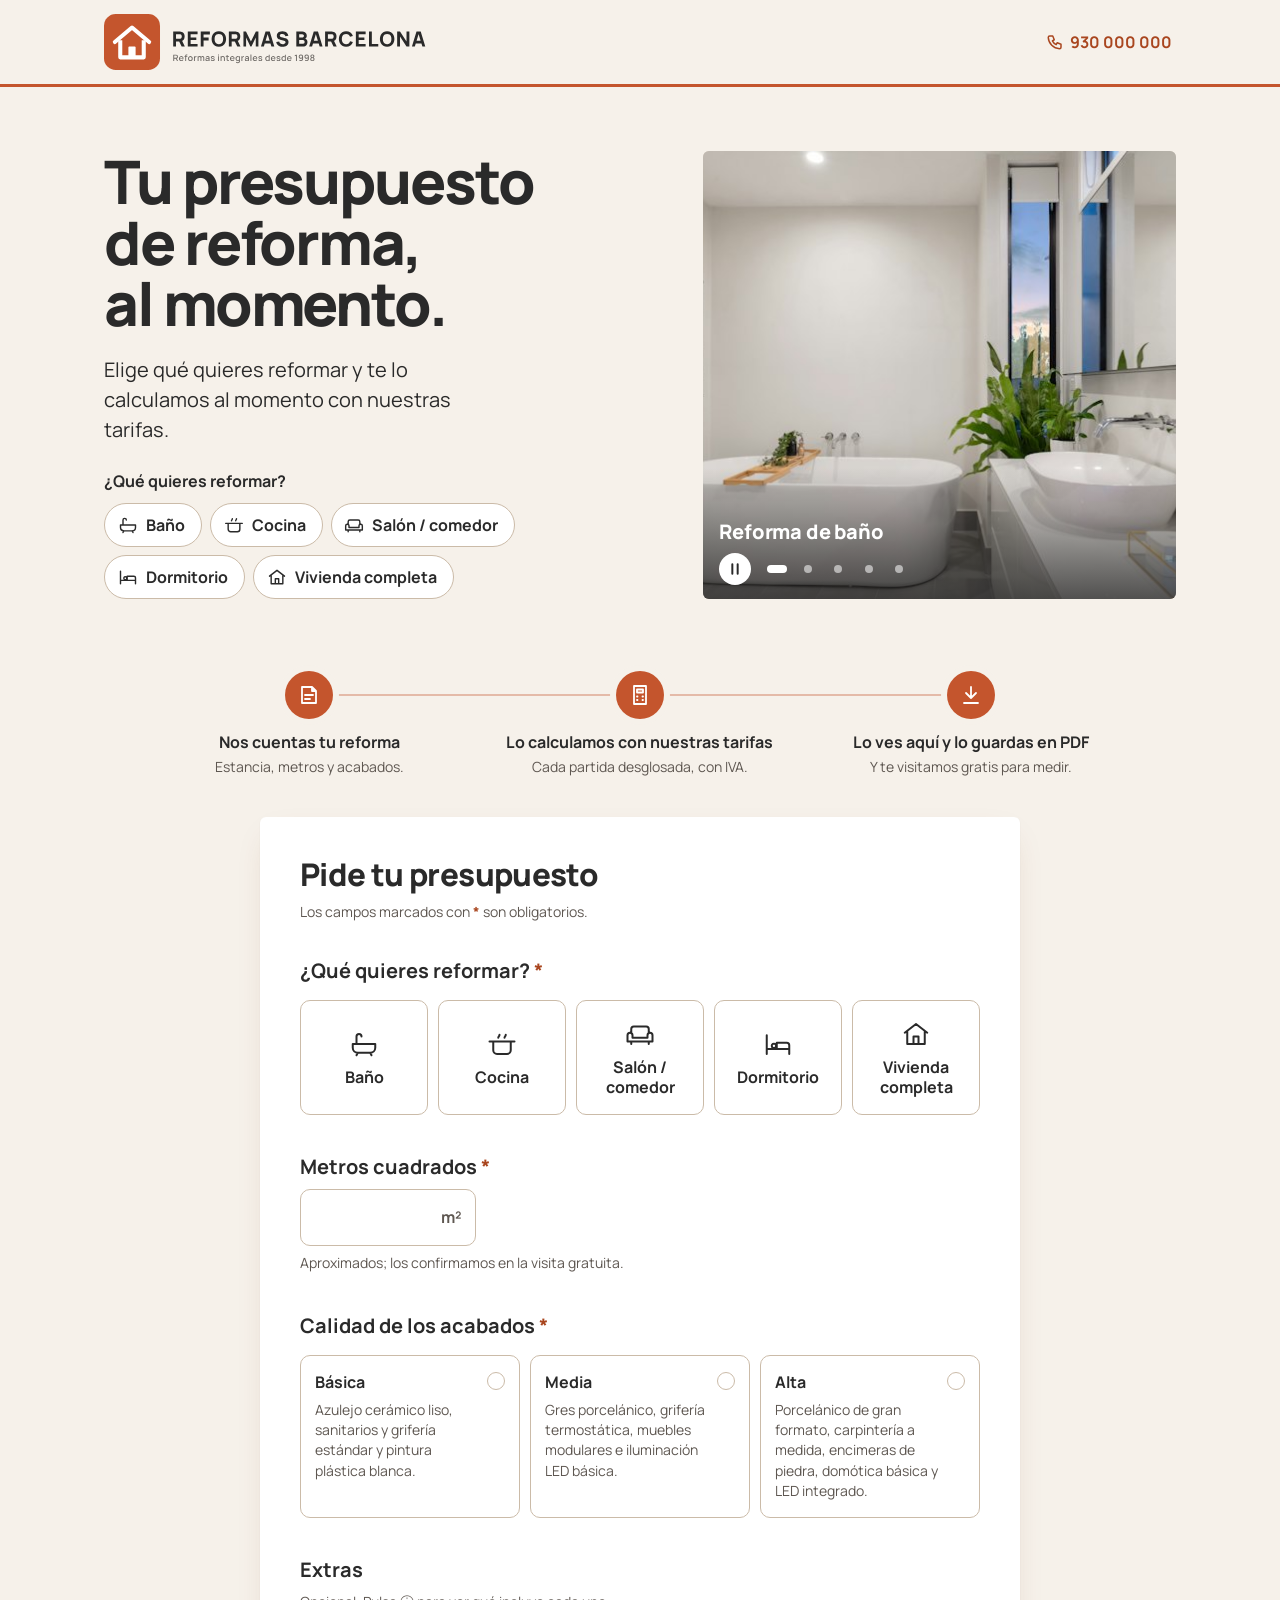
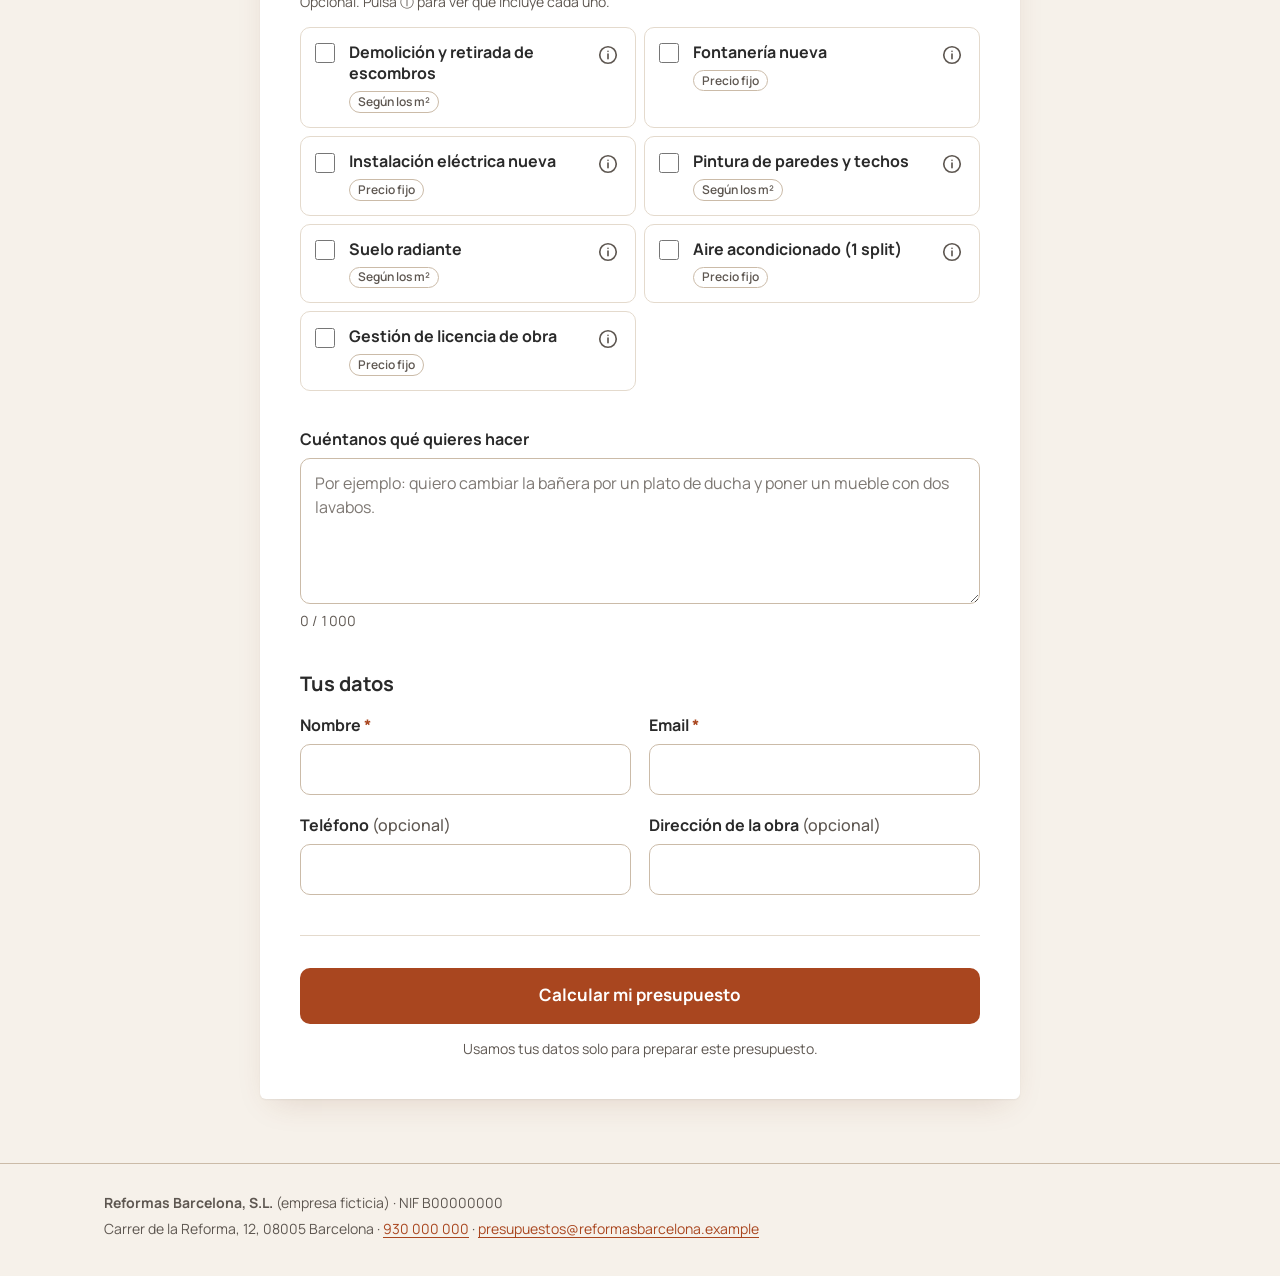
==== web/index.html @ a0d25fd9 "Full web produced" ====
<!doctype html>
<html lang="es">
<head>
  <meta charset="utf-8">
  <meta name="viewport" content="width=device-width, initial-scale=1">
  <title>Pide tu presupuesto · Reformas Barcelona</title>
  <meta name="description" content="Pide el presupuesto de tu reforma en Barcelona y recíbelo al momento, calculado con nuestras tarifas.">
  <meta name="theme-color" content="#C4552D">
  <link rel="icon" href="assets/favicon.svg" type="image/svg+xml">
  <link rel="preconnect" href="https://fonts.googleapis.com">
  <link rel="preconnect" href="https://fonts.gstatic.com" crossorigin>
  <link href="https://fonts.googleapis.com/css2?family=Manrope:wght@400;500;600;700;800&display=swap" rel="stylesheet">
  <link rel="stylesheet" href="styles.css">
</head>
<body>
  <a class="saltar" href="#formulario">Ir al formulario</a>

  <header class="sitio-cabecera">
    <div class="contenedor sitio-cabecera__fila">
      <a class="marca" href="./">
        <img class="marca__logo" src="assets/reformas-barcelona-logo.svg" alt="Reformas Barcelona · Reformas integrales desde 1998" width="724" height="124">
      </a>
      <a class="sitio-cabecera__tel" href="tel:+34930000000" aria-label="Llámanos al 930 000 000">
        <svg aria-hidden="true" viewBox="0 0 24 24" width="18" height="18"><path d="M5 4h4l2 5-2.5 1.5a11 11 0 0 0 5 5L15 13l5 2v4a2 2 0 0 1-2 2A16 16 0 0 1 3 6a2 2 0 0 1 2-2" fill="none" stroke="currentColor" stroke-width="2" stroke-linejoin="round"/></svg>
        <span class="sitio-cabecera__numero" aria-hidden="true">930 000 000</span>
      </a>
    </div>
  </header>

  <main id="contenido">
    <section class="portada" aria-labelledby="portada-titulo">
      <div class="contenedor portada__rejilla">
        <div class="portada__texto">
          <h1 id="portada-titulo">Tu presupuesto de reforma, al momento.</h1>
          <p class="portada__entradilla">Elige qué quieres reformar y te lo calculamos al momento con nuestras tarifas.</p>
          <div class="atajos">
            <p class="atajos__titulo" id="atajos-titulo">¿Qué quieres reformar?</p>
            <ul class="atajos__lista" aria-labelledby="atajos-titulo">
              <li><button type="button" class="atajo" data-estancia="bano"><svg aria-hidden="true" viewBox="0 0 24 24"><path d="M3 12h18v3a4 4 0 0 1-4 4H7a4 4 0 0 1-4-4zM6 12V6a2 2 0 0 1 4 0M7 19l-1 2M17 19l1 2"/></svg>Baño</button></li>
              <li><button type="button" class="atajo" data-estancia="cocina"><svg aria-hidden="true" viewBox="0 0 24 24"><path d="M5 10h14v7a3 3 0 0 1-3 3H8a3 3 0 0 1-3-3zM2 10h3M19 10h3M9 7c0-1.2 1-1.2 1-2.5M14 7c0-1.2 1-1.2 1-2.5"/></svg>Cocina</button></li>
              <li><button type="button" class="atajo" data-estancia="salon"><svg aria-hidden="true" viewBox="0 0 24 24"><path d="M5 11V8a2 2 0 0 1 2-2h10a2 2 0 0 1 2 2v3M2 13a2 2 0 0 1 4 0v2h12v-2a2 2 0 0 1 4 0v5H2zM5 18v2M19 18v2"/></svg>Salón / comedor</button></li>
              <li><button type="button" class="atajo" data-estancia="dormitorio"><svg aria-hidden="true" viewBox="0 0 24 24"><path d="M3 5v15M3 16h18M21 20v-7a2 2 0 0 0-2-2h-8v5M7 13.5a1.75 1.75 0 1 0 0-.01"/></svg>Dormitorio</button></li>
              <li><button type="button" class="atajo" data-estancia="vivienda"><svg aria-hidden="true" viewBox="0 0 24 24"><path d="M3 11l9-7 9 7M5 9.5V20h14V9.5M10 20v-6h4v6"/></svg>Vivienda completa</button></li>
            </ul>
          </div>
        </div>
        <section class="portada__obras" id="obras" aria-roledescription="carrusel" aria-label="Obras terminadas">
          <ul class="obras__lista" aria-live="off">
            <li class="obra obra--visible" id="obra-1" role="group" aria-roledescription="diapositiva" aria-label="1 de 5: Reforma de baño">
              <img src="assets/obras/bano-1200.jpg" srcset="assets/obras/bano-600.jpg 600w, assets/obras/bano-1200.jpg 1200w" sizes="(min-width: 860px) 46vw, 100vw" width="1200" height="900" alt="Baño reformado con bañera exenta blanca, lavabo sobre encimera y una planta junto a la ventana." fetchpriority="high">
              <p class="obra__pie"><span class="obra__titulo">Reforma de baño</span></p>
            </li>
            <li class="obra" id="obra-2" role="group" aria-roledescription="diapositiva" aria-label="2 de 5: Reforma de cocina" inert>
              <img src="assets/obras/cocina-1200.jpg" srcset="assets/obras/cocina-600.jpg 600w, assets/obras/cocina-1200.jpg 1200w" sizes="(min-width: 860px) 46vw, 100vw" width="1200" height="900" alt="Cocina reformada con muebles claros sin tiradores, isla y un gran ventanal al jardín." loading="lazy">
              <p class="obra__pie"><span class="obra__titulo">Reforma de cocina</span></p>
            </li>
            <li class="obra" id="obra-3" role="group" aria-roledescription="diapositiva" aria-label="3 de 5: Reforma de salón" inert>
              <img src="assets/obras/salon-1200.jpg" srcset="assets/obras/salon-600.jpg 600w, assets/obras/salon-1200.jpg 1200w" sizes="(min-width: 860px) 46vw, 100vw" width="1200" height="900" alt="Salón luminoso en tonos crema con sofá blanco, butaca y dos espejos redondos de fibra." loading="lazy">
              <p class="obra__pie"><span class="obra__titulo">Reforma de salón</span></p>
            </li>
            <li class="obra" id="obra-4" role="group" aria-roledescription="diapositiva" aria-label="4 de 5: Reforma de dormitorio" inert>
              <img src="assets/obras/dormitorio-1200.jpg" srcset="assets/obras/dormitorio-600.jpg 600w, assets/obras/dormitorio-1200.jpg 1200w" sizes="(min-width: 860px) 46vw, 100vw" width="1200" height="900" alt="Dormitorio con cabecero tapizado, suelo de madera y ventanas altas que dan luz natural." loading="lazy">
              <p class="obra__pie"><span class="obra__titulo">Reforma de dormitorio</span></p>
            </li>
            <li class="obra" id="obra-5" role="group" aria-roledescription="diapositiva" aria-label="5 de 5: Reforma de vivienda completa" inert>
              <img src="assets/obras/vivienda-1200.jpg" srcset="assets/obras/vivienda-600.jpg 600w, assets/obras/vivienda-1200.jpg 1200w" sizes="(min-width: 860px) 46vw, 100vw" width="1200" height="900" alt="Piso reformado con salón, comedor y cocina abiertos, techos altos y balcón a la calle." loading="lazy">
              <p class="obra__pie"><span class="obra__titulo">Reforma de vivienda completa</span></p>
            </li>
          </ul>
          <div class="obras__controles">
            <button type="button" class="obras__pausa" id="obras-pausa" aria-label="Pausar el pase de fotos">
              <svg class="icono-pausa" aria-hidden="true" viewBox="0 0 24 24" width="16" height="16"><path d="M8 5v14M16 5v14" stroke="currentColor" stroke-width="3" stroke-linecap="round"/></svg>
              <svg class="icono-play" aria-hidden="true" viewBox="0 0 24 24" width="16" height="16"><path d="M8 5l11 7-11 7z" fill="currentColor"/></svg>
            </button>
            <div class="obras__puntos">
              <button type="button" class="obras__punto" data-obra="0" aria-controls="obra-1" aria-label="Ver reforma de baño" aria-current="true"></button>
              <button type="button" class="obras__punto" data-obra="1" aria-controls="obra-2" aria-label="Ver reforma de cocina"></button>
              <button type="button" class="obras__punto" data-obra="2" aria-controls="obra-3" aria-label="Ver reforma de salón"></button>
              <button type="button" class="obras__punto" data-obra="3" aria-controls="obra-4" aria-label="Ver reforma de dormitorio"></button>
              <button type="button" class="obras__punto" data-obra="4" aria-controls="obra-5" aria-label="Ver reforma de vivienda completa"></button>
            </div>
          </div>
        </section>
      </div>
    </section>

    <section class="pasos-franja" aria-labelledby="pasos-titulo">
      <div class="contenedor">
        <h2 class="sr" id="pasos-titulo">Así funciona</h2>
        <ol class="pasos">
          <li class="paso">
            <span class="paso__icono"><svg aria-hidden="true" viewBox="0 0 24 24"><path d="M5 4h10l4 4v12H5zM15 4v4h4M8 12h8M8 16h5"/></svg></span>
            <strong class="paso__titulo">Nos cuentas tu reforma</strong>
            <span class="paso__detalle">Estancia, metros y acabados.</span>
          </li>
          <li class="paso">
            <span class="paso__icono"><svg aria-hidden="true" viewBox="0 0 24 24"><path d="M6 3h12v18H6zM9 6.5h6v3H9zM9 13.5h.5M14.5 13.5h.5M9 17h.5M14.5 17h.5"/></svg></span>
            <strong class="paso__titulo">Lo calculamos con nuestras tarifas</strong>
            <span class="paso__detalle">Cada partida desglosada, con IVA.</span>
          </li>
          <li class="paso">
            <span class="paso__icono"><svg aria-hidden="true" viewBox="0 0 24 24"><path d="M12 4v11M7 10l5 5 5-5M5 20h14"/></svg></span>
            <strong class="paso__titulo">Lo ves aquí y lo guardas en PDF</strong>
            <span class="paso__detalle">Y te visitamos gratis para medir.</span>
          </li>
        </ol>
      </div>
    </section>

    <div class="contenedor zona-formulario" id="zona-formulario">
      <section class="hoja hoja--formulario" id="formulario" aria-labelledby="formulario-titulo">
        <h2 id="formulario-titulo" tabindex="-1">Pide tu presupuesto</h2>
        <p class="ayuda">Los campos marcados con <span class="obligatorio" aria-hidden="true">*</span><span class="sr">asterisco</span> son obligatorios.</p>

        <form id="form-presupuesto" novalidate>
          <fieldset class="form__campos" id="form-campos">

            <fieldset class="grupo" id="grupo-estancia" aria-describedby="error-estancia">
              <legend class="grupo__titulo">¿Qué quieres reformar? <span class="obligatorio" aria-hidden="true">*</span></legend>
              <div class="opciones opciones--estancia">
                <label class="opcion">
                  <input type="radio" name="estancia" value="bano" required>
                  <svg class="opcion__icono" aria-hidden="true" viewBox="0 0 24 24"><path d="M3 12h18v3a4 4 0 0 1-4 4H7a4 4 0 0 1-4-4zM6 12V6a2 2 0 0 1 4 0M7 19l-1 2M17 19l1 2"/></svg>
                  <span class="opcion__nombre">Baño</span>
                </label>
                <label class="opcion">
                  <input type="radio" name="estancia" value="cocina">
                  <svg class="opcion__icono" aria-hidden="true" viewBox="0 0 24 24"><path d="M5 10h14v7a3 3 0 0 1-3 3H8a3 3 0 0 1-3-3zM2 10h3M19 10h3M9 7c0-1.2 1-1.2 1-2.5M14 7c0-1.2 1-1.2 1-2.5"/></svg>
                  <span class="opcion__nombre">Cocina</span>
                </label>
                <label class="opcion">
                  <input type="radio" name="estancia" value="salon">
                  <svg class="opcion__icono" aria-hidden="true" viewBox="0 0 24 24"><path d="M5 11V8a2 2 0 0 1 2-2h10a2 2 0 0 1 2 2v3M2 13a2 2 0 0 1 4 0v2h12v-2a2 2 0 0 1 4 0v5H2zM5 18v2M19 18v2"/></svg>
                  <span class="opcion__nombre">Salón / comedor</span>
                </label>
                <label class="opcion">
                  <input type="radio" name="estancia" value="dormitorio">
                  <svg class="opcion__icono" aria-hidden="true" viewBox="0 0 24 24"><path d="M3 5v15M3 16h18M21 20v-7a2 2 0 0 0-2-2h-8v5M7 13.5a1.75 1.75 0 1 0 0-.01"/></svg>
                  <span class="opcion__nombre">Dormitorio</span>
                </label>
                <label class="opcion">
                  <input type="radio" name="estancia" value="vivienda">
                  <svg class="opcion__icono" aria-hidden="true" viewBox="0 0 24 24"><path d="M3 11l9-7 9 7M5 9.5V20h14V9.5M10 20v-6h4v6"/></svg>
                  <span class="opcion__nombre">Vivienda completa</span>
                </label>
              </div>
              <p class="campo__error" id="error-estancia" hidden></p>
            </fieldset>

            <div class="campo campo--m2">
              <label for="m2">Metros cuadrados <span class="obligatorio" aria-hidden="true">*</span></label>
              <div class="campo__unidad">
                <input id="m2" name="m2" type="number" inputmode="decimal" min="1" max="500" step="0.1" required aria-describedby="ayuda-m2 error-m2">
                <span aria-hidden="true">m²</span>
              </div>
              <p class="ayuda" id="ayuda-m2">Aproximados; los confirmamos en la visita gratuita.</p>
              <p class="campo__error" id="error-m2" hidden></p>
            </div>

            <fieldset class="grupo" id="grupo-calidad" aria-describedby="error-calidad">
              <legend class="grupo__titulo">Calidad de los acabados <span class="obligatorio" aria-hidden="true">*</span></legend>
              <div class="opciones opciones--calidad">
                <label class="opcion opcion--texto">
                  <input type="radio" name="calidad" value="basica" required>
                  <span class="opcion__nombre">Básica</span>
                  <span class="opcion__detalle">Azulejo cerámico liso, sanitarios y grifería estándar y pintura plástica blanca.</span>
                </label>
                <label class="opcion opcion--texto">
                  <input type="radio" name="calidad" value="media">
                  <span class="opcion__nombre">Media</span>
                  <span class="opcion__detalle">Gres porcelánico, grifería termostática, muebles modulares e iluminación LED básica.</span>
                </label>
                <label class="opcion opcion--texto">
                  <input type="radio" name="calidad" value="alta">
                  <span class="opcion__nombre">Alta</span>
                  <span class="opcion__detalle">Porcelánico de gran formato, carpintería a medida, encimeras de piedra, domótica básica y LED integrado.</span>
                </label>
              </div>
              <p class="campo__error" id="error-calidad" hidden></p>
            </fieldset>

            <fieldset class="grupo">
              <legend class="grupo__titulo">Extras</legend>
              <p class="ayuda grupo__ayuda">Opcional. Pulsa <span aria-hidden="true">ⓘ</span><span class="sr">el botón de información</span> para ver qué incluye cada uno.</p>
              <div class="extras">
                <div class="extra">
                  <label class="extra__principal">
                    <input type="checkbox" name="extras" value="demolicion">
                    <span class="extra__nombre">Demolición y retirada de escombros</span>
                    <span class="extra__tipo">Según los m²</span>
                  </label>
                  <button type="button" class="extra__info" popovertarget="info-demolicion" aria-label="Más información sobre Demolición y retirada de escombros">
                    <svg aria-hidden="true" viewBox="0 0 24 24"><circle cx="12" cy="12" r="9"/><path d="M12 11v5M12 8h.01"/></svg>
                  </button>
                  <div class="extra__popover" id="info-demolicion" popover>
                    <p class="extra__popover-titulo">Demolición y retirada de escombros</p>
                    <p>Retiramos el revestimiento de paredes y suelo y los sanitarios actuales, y llevamos los escombros al punto limpio. Es necesaria si vas a cambiar azulejos, suelo o sanitarios.</p>
                    <p class="extra__popover-cobro">Se calcula según los m² de la estancia.</p>
                  </div>
                </div>
                <div class="extra">
                  <label class="extra__principal">
                    <input type="checkbox" name="extras" value="fontaneria">
                    <span class="extra__nombre">Fontanería nueva</span>
                    <span class="extra__tipo">Precio fijo</span>
                  </label>
                  <button type="button" class="extra__info" popovertarget="info-fontaneria" aria-label="Más información sobre Fontanería nueva">
                    <svg aria-hidden="true" viewBox="0 0 24 24"><circle cx="12" cy="12" r="9"/><path d="M12 11v5M12 8h.01"/></svg>
                  </button>
                  <div class="extra__popover" id="info-fontaneria" popover>
                    <p class="extra__popover-titulo">Fontanería nueva</p>
                    <p>Cambiamos todas las tuberías de agua y los desagües de la estancia. Muy recomendable si la instalación tiene muchos años o es la original.</p>
                    <p class="extra__popover-cobro">Precio fijo por estancia.</p>
                  </div>
                </div>
                <div class="extra">
                  <label class="extra__principal">
                    <input type="checkbox" name="extras" value="electricidad">
                    <span class="extra__nombre">Instalación eléctrica nueva</span>
                    <span class="extra__tipo">Precio fijo</span>
                  </label>
                  <button type="button" class="extra__info" popovertarget="info-electricidad" aria-label="Más información sobre Instalación eléctrica nueva">
                    <svg aria-hidden="true" viewBox="0 0 24 24"><circle cx="12" cy="12" r="9"/><path d="M12 11v5M12 8h.01"/></svg>
                  </button>
                  <div class="extra__popover" id="info-electricidad" popover>
                    <p class="extra__popover-titulo">Instalación eléctrica nueva</p>
                    <p>Cableado, enchufes, mecanismos y cuadro eléctrico nuevos. Incluye el boletín, el certificado que necesitas para dar de alta la luz.</p>
                    <p class="extra__popover-cobro">Precio fijo por estancia.</p>
                  </div>
                </div>
                <div class="extra">
                  <label class="extra__principal">
                    <input type="checkbox" name="extras" value="pintura">
                    <span class="extra__nombre">Pintura de paredes y techos</span>
                    <span class="extra__tipo">Según los m²</span>
                  </label>
                  <button type="button" class="extra__info" popovertarget="info-pintura" aria-label="Más información sobre Pintura de paredes y techos">
                    <svg aria-hidden="true" viewBox="0 0 24 24"><circle cx="12" cy="12" r="9"/><path d="M12 11v5M12 8h.01"/></svg>
                  </button>
                  <div class="extra__popover" id="info-pintura" popover>
                    <p class="extra__popover-titulo">Pintura de paredes y techos</p>
                    <p>Dos manos de pintura plástica en paredes y techo de la estancia.</p>
                    <p class="extra__popover-cobro">Se calcula según los m² de la estancia.</p>
                  </div>
                </div>
                <div class="extra">
                  <label class="extra__principal">
                    <input type="checkbox" name="extras" value="suelo_radiante">
                    <span class="extra__nombre">Suelo radiante</span>
                    <span class="extra__tipo">Según los m²</span>
                  </label>
                  <button type="button" class="extra__info" popovertarget="info-suelo-radiante" aria-label="Más información sobre Suelo radiante">
                    <svg aria-hidden="true" viewBox="0 0 24 24"><circle cx="12" cy="12" r="9"/><path d="M12 11v5M12 8h.01"/></svg>
                  </button>
                  <div class="extra__popover" id="info-suelo-radiante" popover>
                    <p class="extra__popover-titulo">Suelo radiante</p>
                    <p>Suelo radiante por agua conectado a la caldera que ya tienes. Reparte el calor de forma uniforme y te ahorra radiadores en la pared.</p>
                    <p class="extra__popover-cobro">Se calcula según los m² de la estancia.</p>
                  </div>
                </div>
                <div class="extra">
                  <label class="extra__principal">
                    <input type="checkbox" name="extras" value="aire_acondicionado">
                    <span class="extra__nombre">Aire acondicionado (1 split)</span>
                    <span class="extra__tipo">Precio fijo</span>
                  </label>
                  <button type="button" class="extra__info" popovertarget="info-aire-acondicionado" aria-label="Más información sobre Aire acondicionado (1 split)">
                    <svg aria-hidden="true" viewBox="0 0 24 24"><circle cx="12" cy="12" r="9"/><path d="M12 11v5M12 8h.01"/></svg>
                  </button>
                  <div class="extra__popover" id="info-aire-acondicionado" popover>
                    <p class="extra__popover-titulo">Aire acondicionado (1 split)</p>
                    <p>Suministro e instalación de un equipo split con bomba de calor: enfría en verano y calienta en invierno.</p>
                    <p class="extra__popover-cobro">Precio fijo, un equipo.</p>
                  </div>
                </div>
                <div class="extra">
                  <label class="extra__principal">
                    <input type="checkbox" name="extras" value="licencia">
                    <span class="extra__nombre">Gestión de licencia de obra</span>
                    <span class="extra__tipo">Precio fijo</span>
                  </label>
                  <button type="button" class="extra__info" popovertarget="info-licencia" aria-label="Más información sobre Gestión de licencia de obra">
                    <svg aria-hidden="true" viewBox="0 0 24 24"><circle cx="12" cy="12" r="9"/><path d="M12 11v5M12 8h.01"/></svg>
                  </button>
                  <div class="extra__popover" id="info-licencia" popover>
                    <p class="extra__popover-titulo">Gestión de licencia de obra</p>
                    <p>Tramitamos por ti el permiso de obra en el ayuntamiento. Si no sabes si tu reforma lo necesita, lo vemos en la visita técnica.</p>
                    <p class="extra__popover-cobro">Precio fijo.</p>
                  </div>
                </div>
              </div>
            </fieldset>

            <div class="campo">
              <label for="descripcion">Cuéntanos qué quieres hacer</label>
              <textarea id="descripcion" name="descripcion" rows="5" maxlength="1000" aria-describedby="contador-descripcion" placeholder="Por ejemplo: quiero cambiar la bañera por un plato de ducha y poner un mueble con dos lavabos."></textarea>
              <div class="campo__pie">
                <p class="ayuda contador" id="contador-descripcion">0 / 1000</p>
              </div>
            </div>

            <fieldset class="grupo grupo--datos">
              <legend class="grupo__titulo">Tus datos</legend>
              <div class="datos">
                <div class="campo">
                  <label for="nombre">Nombre <span class="obligatorio" aria-hidden="true">*</span></label>
                  <input id="nombre" name="nombre" type="text" autocomplete="name" maxlength="100" required aria-describedby="error-nombre">
                  <p class="campo__error" id="error-nombre" hidden></p>
                </div>
                <div class="campo">
                  <label for="email">Email <span class="obligatorio" aria-hidden="true">*</span></label>
                  <input id="email" name="email" type="email" autocomplete="email" inputmode="email" maxlength="150" required aria-describedby="error-email">
                  <p class="campo__error" id="error-email" hidden></p>
                </div>
                <div class="campo">
                  <label for="telefono">Teléfono <span class="opcional">(opcional)</span></label>
                  <input id="telefono" name="telefono" type="tel" autocomplete="tel" maxlength="20">
                </div>
                <div class="campo">
                  <label for="direccion">Dirección de la obra <span class="opcional">(opcional)</span></label>
                  <input id="direccion" name="direccion" type="text" autocomplete="street-address" maxlength="200">
                </div>
              </div>
            </fieldset>
          </fieldset>

          <div class="form__envio">
            <div class="aviso aviso--error" id="aviso-error" role="alert" hidden></div>
            <div class="cargando" id="cargando" aria-live="polite"></div>
            <button class="boton boton--primario boton--grande" type="submit" id="boton-enviar">Calcular mi presupuesto</button>
            <p class="ayuda">Usamos tus datos solo para preparar este presupuesto.</p>
          </div>
        </form>
      </section>
    </div>

    <section class="contenedor zona-presupuesto" id="zona-presupuesto" hidden aria-label="Tu presupuesto">
      <div class="acciones no-imprimir">
        <button class="boton boton--primario" type="button" id="boton-pdf">Descargar en PDF</button>
        <button class="boton boton--secundario" type="button" id="boton-otro">Pedir otro presupuesto</button>
      </div>
      <article class="hoja hoja--presupuesto" id="presupuesto"></article>
    </section>
  </main>

  <footer class="sitio-pie">
    <div class="contenedor">
      <p><strong>Reformas Barcelona, S.L.</strong> (empresa ficticia) · NIF B00000000</p>
      <p>Carrer de la Reforma, 12, 08005 Barcelona · <a href="tel:+34930000000">930 000 000</a> · <a href="mailto:presupuestos@reformasbarcelona.example">presupuestos@reformasbarcelona.example</a></p>
    </div>
  </footer>

  <script src="config.js"></script>
  <script src="app.js"></script>
</body>
</html>
---- web/styles.css ----
/* ==========================================================================
   Reformas Barcelona · Presupuestos
   Colores de marca como variables: no escribas hex sueltos fuera de :root.
   ========================================================================== */

:root {
  /* Marca */
  --color-primario: #C4552D;          /* terracota: líneas, títulos grandes, total */
  --color-primario-oscuro: #A9461F;   /* terracota para texto pequeño y botones (AA con blanco y con crema) */
  --color-primario-hundido: #8E3A19;  /* hover / pulsado */
  --color-primario-suave: #F6E4D9;    /* fondo de opción elegida */
  --color-texto: #2A2A2A;             /* antracita */
  --color-texto-suave: #5E5751;
  --color-fondo: #F6F1EA;             /* crema */
  --color-papel: #FFFFFF;
  --color-linea: #E4DACD;
  --color-linea-fuerte: #CBBBA8;
  --color-error: #B3261E;
  --color-error-fondo: #FCEDEB;
  --color-blanco: #FFFFFF;

  /* Velo oscuro bajo el texto de las fotos */
  --color-velo: rgb(42 42 42 / 0.78);

  /* Tipografía: escala 1,25 sobre 16 px */
  --fuente: "Manrope", system-ui, sans-serif;
  --texto-xs: 0.8125rem;
  --texto-s: 0.875rem;
  --texto-m: 1rem;
  --texto-l: 1.25rem;
  --texto-xl: 1.5625rem;
  --texto-xxl: 1.953rem;

  /* Espacio y forma */
  --radio-hoja: 6px;
  --radio-control: 10px;
  --sombra-hoja: 0 1px 2px rgb(42 42 42 / 0.06), 0 12px 32px -12px rgb(120 60 30 / 0.18);
  --ancho: 1120px;
  --foco: 0 0 0 3px var(--color-fondo), 0 0 0 5px var(--color-primario-oscuro);

  color-scheme: light;
}

*, *::before, *::after { box-sizing: border-box; }
[hidden] { display: none !important; }

html { scroll-padding-top: 1.5rem; -webkit-text-size-adjust: 100%; }

body {
  margin: 0;
  font-family: var(--fuente);
  font-size: var(--texto-m);
  line-height: 1.55;
  color: var(--color-texto);
  background: var(--color-fondo);
  -webkit-font-smoothing: antialiased;
}

h1, h2, h3 { line-height: 1.15; margin: 0; }
p { margin: 0; }
img, svg { display: block; }
a { color: var(--color-primario-oscuro); text-underline-offset: 0.18em; }
a:hover { color: var(--color-primario-hundido); }

:focus-visible { outline: none; box-shadow: var(--foco); border-radius: 4px; }

.sr {
  position: absolute; width: 1px; height: 1px; padding: 0; margin: -1px;
  overflow: hidden; clip: rect(0 0 0 0); white-space: nowrap; border: 0;
}

.saltar {
  position: absolute; left: 1rem; top: -4rem; z-index: 10;
  padding: 0.6rem 1rem; background: var(--color-texto); color: var(--color-blanco);
  border-radius: var(--radio-control); font-weight: 700;
}
.saltar:focus { top: 1rem; color: var(--color-blanco); }

.contenedor { width: 100%; max-width: var(--ancho); margin-inline: auto; padding-inline: 1rem; }
@media (min-width: 640px) { .contenedor { padding-inline: 1.5rem; } }

/* --------------------------------------------------------------------------
   Marca (cabecera del sitio y de la hoja)
   -------------------------------------------------------------------------- */

.marca { display: inline-flex; flex: none; border-radius: 4px; }
/* Logo oficial (icono + nombre + lema). Proporción 724 × 124. */
.marca__logo { height: 40px; width: auto; }
@media (min-width: 640px) { .marca__logo { height: 56px; } }

/* --------------------------------------------------------------------------
   Cabecera del sitio
   -------------------------------------------------------------------------- */

.sitio-cabecera { background: var(--color-fondo); border-bottom: 3px solid var(--color-primario); }
.sitio-cabecera__fila {
  display: flex; align-items: center; justify-content: space-between; gap: 1rem;
  padding-block: 0.875rem;
}
.sitio-cabecera__tel {
  display: inline-flex; align-items: center; gap: 0.4rem;
  font-weight: 700; text-decoration: none; white-space: nowrap;
  padding: 0.5rem 0.25rem;
}
/* En pantallas estrechas el logo necesita el ancho: el teléfono queda solo con el icono */
@media (max-width: 479px) {
  .sitio-cabecera__numero { display: none; }
  .sitio-cabecera__tel { min-width: 44px; min-height: 44px; justify-content: center; border: 1.5px solid var(--color-primario-oscuro); border-radius: var(--radio-control); }
}

/* --------------------------------------------------------------------------
   Portada
   -------------------------------------------------------------------------- */

.portada { padding-block: 2.5rem 3rem; }
.portada__rejilla { display: grid; gap: 2rem; align-items: stretch; }
.portada__texto { display: flex; flex-direction: column; align-items: flex-start; gap: 1.25rem; align-self: center; }
.portada h1 {
  font-size: clamp(2.25rem, 1.4rem + 4vw, 3.75rem);
  font-weight: 800;
  letter-spacing: -0.035em;
  line-height: 1.02;
  max-width: 13ch;
  text-wrap: balance;
}
.portada__entradilla { font-size: var(--texto-l); line-height: 1.5; max-width: 34ch; color: var(--color-texto); }

/* Accesos directos: eligen la estancia y llevan al formulario */
.atajos { display: grid; gap: 0.6rem; margin-top: 0.25rem; }
.atajos__titulo { font-weight: 700; }
.atajos__lista { list-style: none; margin: 0; padding: 0; display: flex; flex-wrap: wrap; gap: 0.5rem; }
.atajo {
  display: inline-flex; align-items: center; gap: 0.5rem; min-height: 44px; padding: 0.5rem 1rem 0.5rem 0.8rem;
  font: inherit; font-weight: 700; color: var(--color-texto);
  background: var(--color-papel); border: 1.5px solid var(--color-linea-fuerte); border-radius: 999px;
  cursor: pointer; transition: border-color 0.15s, color 0.15s, background-color 0.15s;
}
.atajo svg { width: 20px; height: 20px; flex: none; fill: none; stroke: currentColor; stroke-width: 1.7; stroke-linecap: round; stroke-linejoin: round; }
.atajo:hover { border-color: var(--color-primario-oscuro); color: var(--color-primario-oscuro); background: var(--color-primario-suave); }
.atajo:focus-visible { border-radius: 999px; }

/* Fotos de obras terminadas: fundido entre diapositivas */
.portada__obras {
  position: relative; aspect-ratio: 4 / 3; border-radius: var(--radio-hoja);
  overflow: hidden; background: var(--color-linea);
}
.obras__lista { list-style: none; margin: 0; padding: 0; position: absolute; inset: 0; }
.obra {
  position: absolute; inset: 0; margin: 0;
  opacity: 0; visibility: hidden;
  transition: opacity 0.9s ease, visibility 0s linear 0.9s;
}
.obra--visible { opacity: 1; visibility: visible; transition: opacity 0.9s ease, visibility 0s; }
.obra img { width: 100%; height: 100%; object-fit: cover; }
.obra__pie {
  position: absolute; left: 0; right: 0; bottom: 0;
  display: flex; flex-direction: column; gap: 0.1rem;
  padding: 3rem 1rem 3.25rem;
  background: linear-gradient(to top, var(--color-velo), transparent);
  color: var(--color-blanco);
}
.obra__titulo { font-weight: 800; font-size: var(--texto-l); letter-spacing: -0.01em; }

.obras__controles {
  position: absolute; left: 1rem; bottom: 0.875rem;
  display: flex; align-items: center; gap: 0.75rem;
}
.obras__pausa {
  display: grid; place-items: center; width: 32px; height: 32px; padding: 0;
  border: 0; border-radius: 50%; cursor: pointer;
  background: var(--color-blanco); color: var(--color-texto);
}
.obras__pausa .icono-play { display: none; }
.obras__pausa[aria-pressed="true"] .icono-pausa { display: none; }
.obras__pausa[aria-pressed="true"] .icono-play { display: block; }
.obras__puntos { display: flex; gap: 0.15rem; }
.obras__punto {
  width: 28px; height: 28px; padding: 0; border: 0; background: transparent; cursor: pointer;
  display: grid; place-items: center; border-radius: 50%;
}
.obras__punto::before {
  content: ""; width: 8px; height: 8px; border-radius: 999px;
  background: var(--color-blanco); opacity: 0.55;
  transition: width 0.3s, opacity 0.3s;
}
.obras__punto[aria-current="true"]::before { width: 20px; opacity: 1; }
.obras__pausa:focus-visible, .obras__punto:focus-visible { box-shadow: 0 0 0 2px var(--color-texto), 0 0 0 4px var(--color-blanco); }

@media (min-width: 860px) {
  .portada { padding-block: 4rem 4.5rem; }
  .portada__rejilla { grid-template-columns: 1.15fr 1fr; gap: 3.5rem; }
  .portada__obras { aspect-ratio: auto; min-height: 400px; }
}

/* --------------------------------------------------------------------------
   Botones
   -------------------------------------------------------------------------- */

.boton {
  display: inline-flex; align-items: center; justify-content: center; gap: 0.5rem;
  min-height: 48px; padding: 0.75rem 1.4rem;
  font: inherit; font-weight: 700; line-height: 1.2; text-decoration: none;
  border-radius: var(--radio-control); border: 2px solid transparent; cursor: pointer;
  transition: background-color 0.15s, color 0.15s, border-color 0.15s;
}
.boton--primario { background: var(--color-primario-oscuro); color: var(--color-blanco); }
.boton--primario:hover { background: var(--color-primario-hundido); color: var(--color-blanco); }
.boton--secundario { background: transparent; color: var(--color-primario-oscuro); border-color: var(--color-primario-oscuro); }
.boton--secundario:hover { background: var(--color-primario-suave); color: var(--color-primario-hundido); }
.boton--grande { width: 100%; min-height: 56px; font-size: 1.0625rem; }
.boton:disabled { cursor: progress; opacity: 0.75; }
.boton:focus-visible { border-radius: var(--radio-control); }

/* --------------------------------------------------------------------------
   Hoja (formulario y presupuesto comparten el papel)
   -------------------------------------------------------------------------- */

.hoja {
  background: var(--color-papel);
  border-radius: var(--radio-hoja);
  box-shadow: var(--sombra-hoja);
  padding: 1.5rem 1rem;
}
@media (min-width: 640px) { .hoja { padding: 2.5rem; } }

/* --------------------------------------------------------------------------
   Formulario
   -------------------------------------------------------------------------- */

.zona-formulario { max-width: calc(760px + 3rem); padding-bottom: 4rem; }

.hoja--formulario h2 { font-size: var(--texto-xxl); font-weight: 800; letter-spacing: -0.02em; }
.hoja--formulario > .ayuda { margin-top: 0.5rem; }
.hoja--formulario h2:focus-visible { box-shadow: none; text-decoration: underline; text-decoration-color: var(--color-primario); }

.form__campos { display: grid; gap: 2.25rem; margin-top: 2rem; }
.form__campos:disabled { opacity: 0.6; }

fieldset { border: 0; margin: 0; padding: 0; min-width: 0; }
.grupo__titulo { font-size: var(--texto-l); font-weight: 700; padding: 0; margin-bottom: 0.875rem; }
.grupo__ayuda { margin-top: -0.5rem; margin-bottom: 0.875rem; }

.obligatorio { color: var(--color-primario-oscuro); font-weight: 700; }
.opcional { color: var(--color-texto-suave); font-weight: 500; }
.ayuda { font-size: var(--texto-s); color: var(--color-texto-suave); }

/* Opciones (estancia y calidad) */
.opciones { display: grid; gap: 0.625rem; }
.opciones--estancia { grid-template-columns: repeat(2, minmax(0, 1fr)); }
.opciones--estancia .opcion:last-child { grid-column: 1 / -1; }
@media (min-width: 560px) {
  .opciones--estancia { grid-template-columns: repeat(5, minmax(0, 1fr)); }
  .opciones--estancia .opcion:last-child { grid-column: auto; }
}
.opciones--calidad { grid-template-columns: 1fr; }
@media (min-width: 640px) { .opciones--calidad { grid-template-columns: repeat(3, minmax(0, 1fr)); } }

.opcion {
  position: relative; display: flex; flex-direction: column; gap: 0.5rem;
  padding: 1rem 0.875rem; min-height: 56px;
  background: var(--color-papel);
  border: 1.5px solid var(--color-linea-fuerte);
  border-radius: var(--radio-control);
  cursor: pointer;
  transition: border-color 0.15s, background-color 0.15s;
}
.opciones--estancia .opcion { align-items: center; text-align: center; justify-content: center; padding-block: 1.1rem; }
.opcion:hover { border-color: var(--color-primario); }
.opcion input { position: absolute; opacity: 0; inset: 0; margin: 0; cursor: pointer; }
.opcion__icono {
  width: 30px; height: 30px; fill: none; stroke: var(--color-texto);
  stroke-width: 1.6; stroke-linecap: round; stroke-linejoin: round;
}
.opcion__nombre { font-weight: 700; line-height: 1.25; }
.opcion__detalle { font-size: var(--texto-s); color: var(--color-texto-suave); line-height: 1.45; }
.opcion--texto { padding-right: 2.5rem; }

.opcion:has(input:checked) {
  border-color: var(--color-primario-oscuro);
  background: var(--color-primario-suave);
  box-shadow: inset 0 0 0 1px var(--color-primario-oscuro);
}
.opcion:has(input:checked) .opcion__icono { stroke: var(--color-primario-oscuro); }
.opcion:has(input:focus-visible) { box-shadow: var(--foco); }
/* Marca de elegido en las tarjetas de calidad */
.opcion--texto::after {
  content: ""; position: absolute; top: 1rem; right: 0.875rem;
  width: 18px; height: 18px; border-radius: 50%;
  border: 1.5px solid var(--color-linea-fuerte); background: var(--color-papel);
}
.opcion--texto:has(input:checked)::after {
  border: 5px solid var(--color-primario-oscuro);
}

/* Extras: casilla + nombre + distintivo; el detalle va en una ventanita (popover) */
.extras { display: grid; gap: 0.5rem; }
@media (min-width: 640px) { .extras { grid-template-columns: repeat(2, minmax(0, 1fr)); } }
.extra {
  position: relative;
  border: 1.5px solid var(--color-linea); border-radius: var(--radio-control);
  transition: border-color 0.15s, background-color 0.15s;
}
.extra:hover { border-color: var(--color-primario); }
.extra:has(input:checked) { border-color: var(--color-primario-oscuro); background: var(--color-primario-suave); }
.extra:has(input:focus-visible) { box-shadow: var(--foco); }
.extra__principal {
  display: grid; grid-template-columns: 22px 1fr; align-content: start; column-gap: 0.75rem;
  height: 100%; padding: 0.875rem 3.25rem 0.875rem 0.875rem; cursor: pointer;
}
.extra__principal input {
  grid-row: 1 / span 2; width: 20px; height: 20px; margin: 0.1rem 0 0;
  accent-color: var(--color-primario-oscuro); cursor: pointer;
}
.extra__principal input:focus-visible { box-shadow: none; }
.extra__nombre { font-weight: 700; line-height: 1.35; }
/* Distintivo: si el extra se cobra una vez o según los metros */
.extra__tipo {
  justify-self: start; margin-top: 0.4rem;
  padding: 0.05rem 0.5rem; border: 1px solid var(--color-linea-fuerte); border-radius: 999px;
  font-size: 0.75rem; font-weight: 600; line-height: 1.5; color: var(--color-texto-suave);
}
.extra__info {
  position: absolute; top: 0.45rem; right: 0.45rem;
  display: grid; place-items: center; width: 40px; height: 40px; padding: 0;
  border: 0; border-radius: 50%; background: transparent; color: var(--color-texto-suave); cursor: pointer;
  transition: background-color 0.15s, color 0.15s;
}
.extra__info svg { width: 22px; height: 22px; fill: none; stroke: currentColor; stroke-width: 1.8; stroke-linecap: round; }
.extra__info:hover, .extra__info[aria-expanded="true"] { background: var(--color-primario-suave); color: var(--color-primario-oscuro); }
.extra__info:focus-visible { border-radius: 50%; }

.extra__popover {
  /* Posición fija; app.js la coloca bajo el botón en pantallas anchas */
  position: fixed; inset: auto; margin: 0;
  width: min(320px, calc(100vw - 2rem));
  padding: 1rem 1.1rem; border: 1px solid var(--color-linea); border-radius: var(--radio-control);
  background: var(--color-papel); color: var(--color-texto); box-shadow: var(--sombra-hoja);
  font-size: var(--texto-s); line-height: 1.5;
}
.extra__popover p + p { margin-top: 0.5rem; }
.extra__popover-titulo { font-weight: 800; font-size: var(--texto-m); }
.extra__popover-cobro { color: var(--color-texto-suave); font-weight: 600; }
@media (max-width: 559px) {
  /* En móvil, la ventanita aparece abajo, a todo el ancho */
  .extra__popover { left: 1rem; right: 1rem; bottom: 1rem; width: auto; }
}

/* Campos de texto */
.campo { display: grid; gap: 0.4rem; }
.campo > label { font-weight: 700; }
.campo--m2 > label { font-size: var(--texto-l); }

input[type="text"], input[type="email"], input[type="tel"], input[type="number"], textarea {
  width: 100%; font: inherit; color: var(--color-texto);
  background: var(--color-papel);
  border: 1.5px solid var(--color-linea-fuerte); border-radius: var(--radio-control);
  padding: 0.75rem 0.875rem; min-height: 48px;
  transition: border-color 0.15s;
}
textarea { resize: vertical; min-height: 8rem; line-height: 1.5; }
input:hover, textarea:hover { border-color: var(--color-texto-suave); }
input:focus-visible, textarea:focus-visible { border-color: var(--color-primario-oscuro); border-radius: var(--radio-control); }
::placeholder { color: var(--color-texto-suave); opacity: 0.8; }

.campo__unidad { position: relative; max-width: 11rem; }
.campo__unidad input { padding-right: 3rem; font-size: var(--texto-l); font-weight: 700; }
.campo__unidad span {
  position: absolute; right: 0.875rem; top: 50%; transform: translateY(-50%);
  font-weight: 700; color: var(--color-texto-suave); pointer-events: none;
}

.campo__pie { display: flex; justify-content: space-between; gap: 1rem; align-items: baseline; }
.contador { white-space: nowrap; font-variant-numeric: tabular-nums; }

.datos { display: grid; gap: 1.1rem; }
@media (min-width: 640px) { .datos { grid-template-columns: repeat(2, minmax(0, 1fr)); } }

/* Errores */
.campo__error {
  display: flex; gap: 0.4rem; align-items: flex-start;
  font-size: var(--texto-s); font-weight: 600; color: var(--color-error);
}
.campo__error::before { content: "!"; flex: none; display: grid; place-items: center; width: 1.1rem; height: 1.1rem; margin-top: 0.1rem; border-radius: 50%; background: var(--color-error); color: var(--color-blanco); font-size: 0.75rem; font-weight: 800; }
.grupo .campo__error { margin-top: 0.6rem; }
[aria-invalid="true"] { border-color: var(--color-error) !important; }
.grupo--invalido .opcion { border-color: var(--color-error); }

/* Envío */
.form__envio { display: grid; gap: 0.875rem; margin-top: 2.5rem; padding-top: 2rem; border-top: 1px solid var(--color-linea); }
.form__envio > .ayuda { text-align: center; }

.aviso { padding: 1rem 1.1rem; border-radius: var(--radio-control); font-weight: 600; }
.aviso--error { background: var(--color-error-fondo); color: var(--color-error); border-left: 4px solid var(--color-error); }

.cargando:empty { display: none; }
.cargando {
  display: flex; align-items: center; gap: 0.75rem;
  padding: 1rem 1.1rem; border-radius: var(--radio-control);
  background: var(--color-fondo); font-weight: 600;
}
.cargando::before {
  content: ""; flex: none; width: 22px; height: 22px; border-radius: 50%;
  border: 3px solid var(--color-linea-fuerte); border-top-color: var(--color-primario-oscuro);
  animation: girar 0.9s linear infinite;
}
@keyframes girar { to { transform: rotate(360deg); } }

/* --------------------------------------------------------------------------
   Así funciona: franja de 3 pasos
   -------------------------------------------------------------------------- */

.pasos-franja { padding-bottom: 2.5rem; }
.pasos { list-style: none; margin: 0 auto; padding: 0; max-width: 960px; display: grid; gap: 1.25rem; position: relative; }
.pasos::before {
  content: ""; position: absolute; left: 23px; top: 24px; bottom: 24px; width: 2px;
  background: var(--color-primario); opacity: 0.35;
}
.paso { position: relative; display: grid; grid-template-columns: 48px 1fr; column-gap: 1rem; align-items: center; }
.paso__icono {
  grid-row: 1 / span 2; position: relative; z-index: 1;
  display: grid; place-items: center; width: 48px; height: 48px; border-radius: 50%;
  background: var(--color-primario); color: var(--color-blanco);
  box-shadow: 0 0 0 6px var(--color-fondo);
}
.paso__icono svg { width: 24px; height: 24px; fill: none; stroke: currentColor; stroke-width: 1.8; stroke-linecap: round; stroke-linejoin: round; }
.paso__titulo { font-weight: 700; line-height: 1.3; align-self: end; }
.paso__detalle { font-size: var(--texto-s); color: var(--color-texto-suave); align-self: start; }

@media (min-width: 760px) {
  .pasos { grid-template-columns: repeat(3, minmax(0, 1fr)); gap: 2rem; }
  .pasos::before { left: calc(100% / 6); right: calc(100% / 6); top: 23px; bottom: auto; width: auto; height: 2px; }
  .paso { grid-template-columns: 1fr; justify-items: center; text-align: center; row-gap: 0.2rem; }
  .paso__icono { grid-row: auto; margin-bottom: 0.6rem; }
}

/* --------------------------------------------------------------------------
   Presupuesto (réplica del PDF)
   -------------------------------------------------------------------------- */

.zona-presupuesto { padding-top: 2.5rem; padding-bottom: 4rem; max-width: calc(860px + 3rem); }
.acciones { display: flex; flex-wrap: wrap; gap: 0.75rem; margin-bottom: 1.25rem; }
@media (max-width: 480px) { .acciones .boton { flex: 1 1 100%; } }

.hoja--presupuesto { font-size: 0.9375rem; }
@media (prefers-reduced-motion: no-preference) {
  .hoja--presupuesto.aparece { animation: aparecer 0.6s cubic-bezier(0.2, 0.7, 0.2, 1) both; }
}
@keyframes aparecer {
  from { opacity: 0; transform: translateY(24px); }
  to { opacity: 1; transform: none; }
}

.p-cabecera {
  display: flex; flex-wrap: wrap; justify-content: space-between; gap: 1rem 2rem;
  padding-bottom: 1.25rem; border-bottom: 2px solid var(--color-primario);
}
.p-logo { height: 40px; }
@media (min-width: 640px) { .p-logo { height: 52px; } }
.p-empresa { font-size: var(--texto-xs); color: var(--color-texto-suave); line-height: 1.6; }
@media (min-width: 640px) { .p-empresa { text-align: right; } }

.p-titulo { margin-top: 1.75rem; font-size: var(--texto-xl); font-weight: 800; letter-spacing: -0.015em; }
.p-titulo:focus-visible { box-shadow: none; outline: 2px solid var(--color-primario-oscuro); outline-offset: 4px; }
.p-meta { margin-top: 0.35rem; color: var(--color-texto-suave); font-size: var(--texto-s); }

.p-cliente { display: grid; grid-template-columns: max-content 1fr; gap: 0.4rem 2rem; margin: 1.5rem 0 0; }
.p-cliente dt { font-weight: 700; }
.p-cliente dd { margin: 0; overflow-wrap: anywhere; }
@media (max-width: 480px) {
  .p-cliente { grid-template-columns: 1fr; gap: 0; }
  .p-cliente dd { margin-bottom: 0.6rem; }
}

.p-saludo { margin-top: 1.75rem; }
.p-resumen { margin-top: 0.75rem; max-width: 72ch; }

.p-seccion { margin-top: 2rem; }
.p-seccion h3 { font-size: var(--texto-l); font-weight: 800; color: var(--color-primario); margin-bottom: 0.75rem; }

.p-lista { margin: 0; padding-left: 1.25rem; display: grid; gap: 0.3rem; }
.p-lista li::marker { color: var(--color-primario); }

/* Tabla de partidas */
.p-tabla { width: 100%; border-collapse: collapse; font-variant-numeric: tabular-nums; }
.p-tabla th {
  text-align: left; font-weight: 700; background: var(--color-fondo);
  padding: 0.75rem; border-bottom: 1.5px solid var(--color-primario);
}
.p-tabla td { padding: 0.75rem; border-bottom: 1px solid var(--color-linea); vertical-align: top; }
.p-tabla .num { text-align: right; white-space: nowrap; }

.p-totales {
  display: grid; grid-template-columns: 1fr auto; gap: 0.5rem 2.5rem;
  width: min(100%, 300px); margin: 1.25rem 0 0 auto;
  font-variant-numeric: tabular-nums;
}
.p-totales dt { text-align: right; }
.p-totales dd { margin: 0; text-align: right; white-space: nowrap; }
.p-totales .p-iva { padding-bottom: 0.6rem; border-bottom: 1.5px solid var(--color-texto); }
.p-totales .p-total { padding-top: 0.4rem; font-size: var(--texto-l); font-weight: 800; color: var(--color-primario); }

@media (max-width: 599px) {
  .p-tabla thead { position: absolute; width: 1px; height: 1px; overflow: hidden; clip: rect(0 0 0 0); }
  .p-tabla tr {
    display: grid; grid-template-columns: auto auto 1fr auto;
    grid-template-areas: "concepto concepto concepto importe" "cantidad precio . .";
    column-gap: 0.35rem; row-gap: 0.2rem;
    padding: 0.75rem 0; border-bottom: 1px solid var(--color-linea);
  }
  .p-tabla td { display: block; padding: 0; border: 0; }
  .p-tabla td:nth-child(1) { grid-area: concepto; }
  .p-tabla td:nth-child(2) { grid-area: cantidad; text-align: left; }
  .p-tabla td:nth-child(3) { grid-area: precio; text-align: left; }
  .p-tabla td:nth-child(4) { grid-area: importe; font-weight: 700; padding-left: 1rem; }
  .p-tabla td:nth-child(2), .p-tabla td:nth-child(3) { font-size: var(--texto-s); color: var(--color-texto-suave); }
  .p-tabla td:nth-child(3)::before { content: "× "; }
  .p-totales { width: 100%; }
}

.p-plazo { margin-top: 1.75rem; }
.p-firma { margin-top: 2rem; line-height: 1.6; }
.p-pie {
  margin-top: 2.5rem; padding-top: 1rem; border-top: 1px solid var(--color-linea);
  text-align: center; font-size: var(--texto-xs); color: var(--color-texto-suave);
}

/* --------------------------------------------------------------------------
   Pie del sitio
   -------------------------------------------------------------------------- */

.sitio-pie {
  border-top: 1px solid var(--color-linea-fuerte);
  padding-block: 1.75rem 2.25rem;
  font-size: var(--texto-s); color: var(--color-texto-suave);
}
.sitio-pie p + p { margin-top: 0.25rem; }
.sitio-pie a { overflow-wrap: anywhere; }

/* --------------------------------------------------------------------------
   Movimiento reducido
   -------------------------------------------------------------------------- */

@media (prefers-reduced-motion: reduce) {
  *, *::before, *::after { transition: none !important; animation-duration: 0.01ms !important; animation-iteration-count: 1 !important; }
  .cargando::before { animation: girar 1.8s linear infinite !important; }
}

/* --------------------------------------------------------------------------
   Impresión / Guardar en PDF: solo la hoja del presupuesto, con colores
   -------------------------------------------------------------------------- */

@media print {
  @page { size: A4; margin: 14mm 16mm; }
  * { -webkit-print-color-adjust: exact; print-color-adjust: exact; }
  body { background: var(--color-papel); font-size: 10.5pt; }
  .saltar, .sitio-cabecera, .portada, .pasos-franja, .zona-formulario, .sitio-pie, .no-imprimir { display: none !important; }
  .zona-presupuesto { padding: 0; max-width: none; }
  .contenedor { padding: 0; }
  .hoja { box-shadow: none; padding: 0; border-radius: 0; }
  .hoja--presupuesto { animation: none !important; }
  .p-tabla tr, .p-totales, .p-firma { break-inside: avoid; }
  .p-seccion h3 { break-after: avoid; }
  a { color: inherit; text-decoration: none; }
}
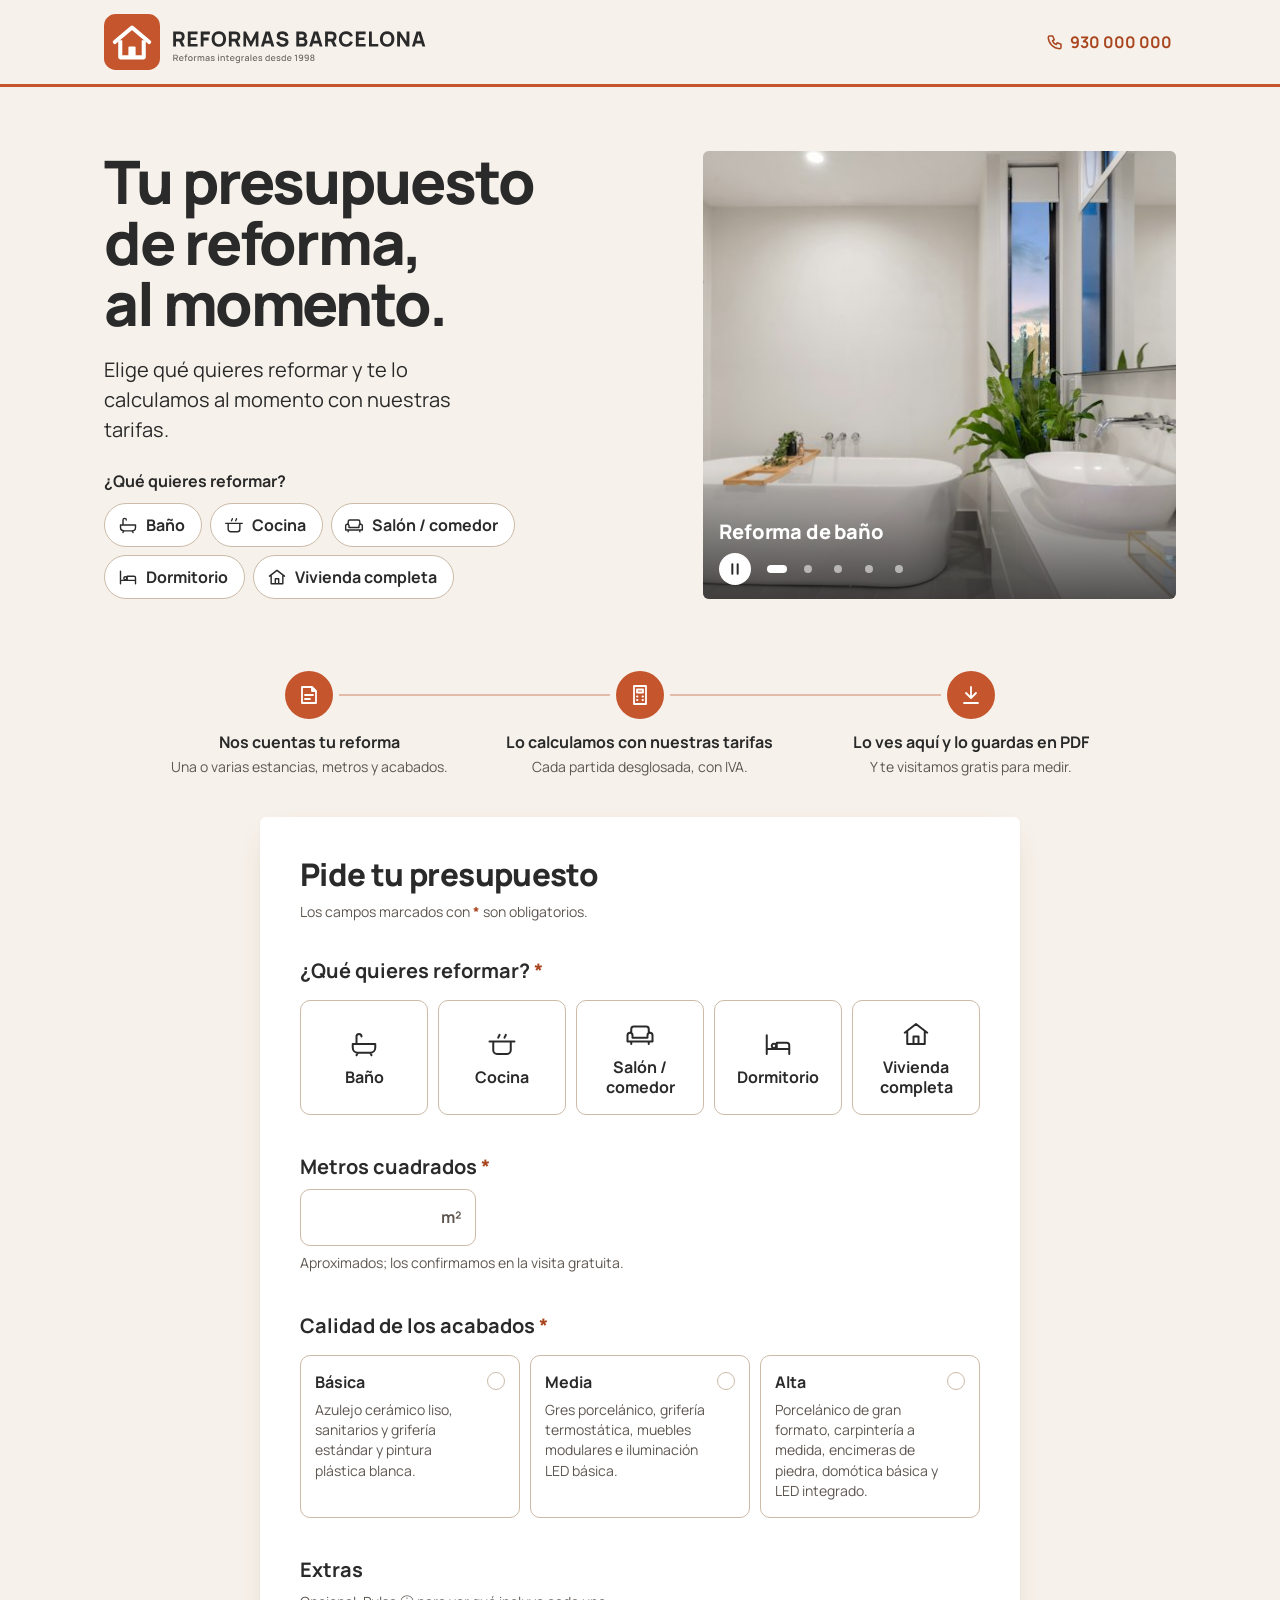
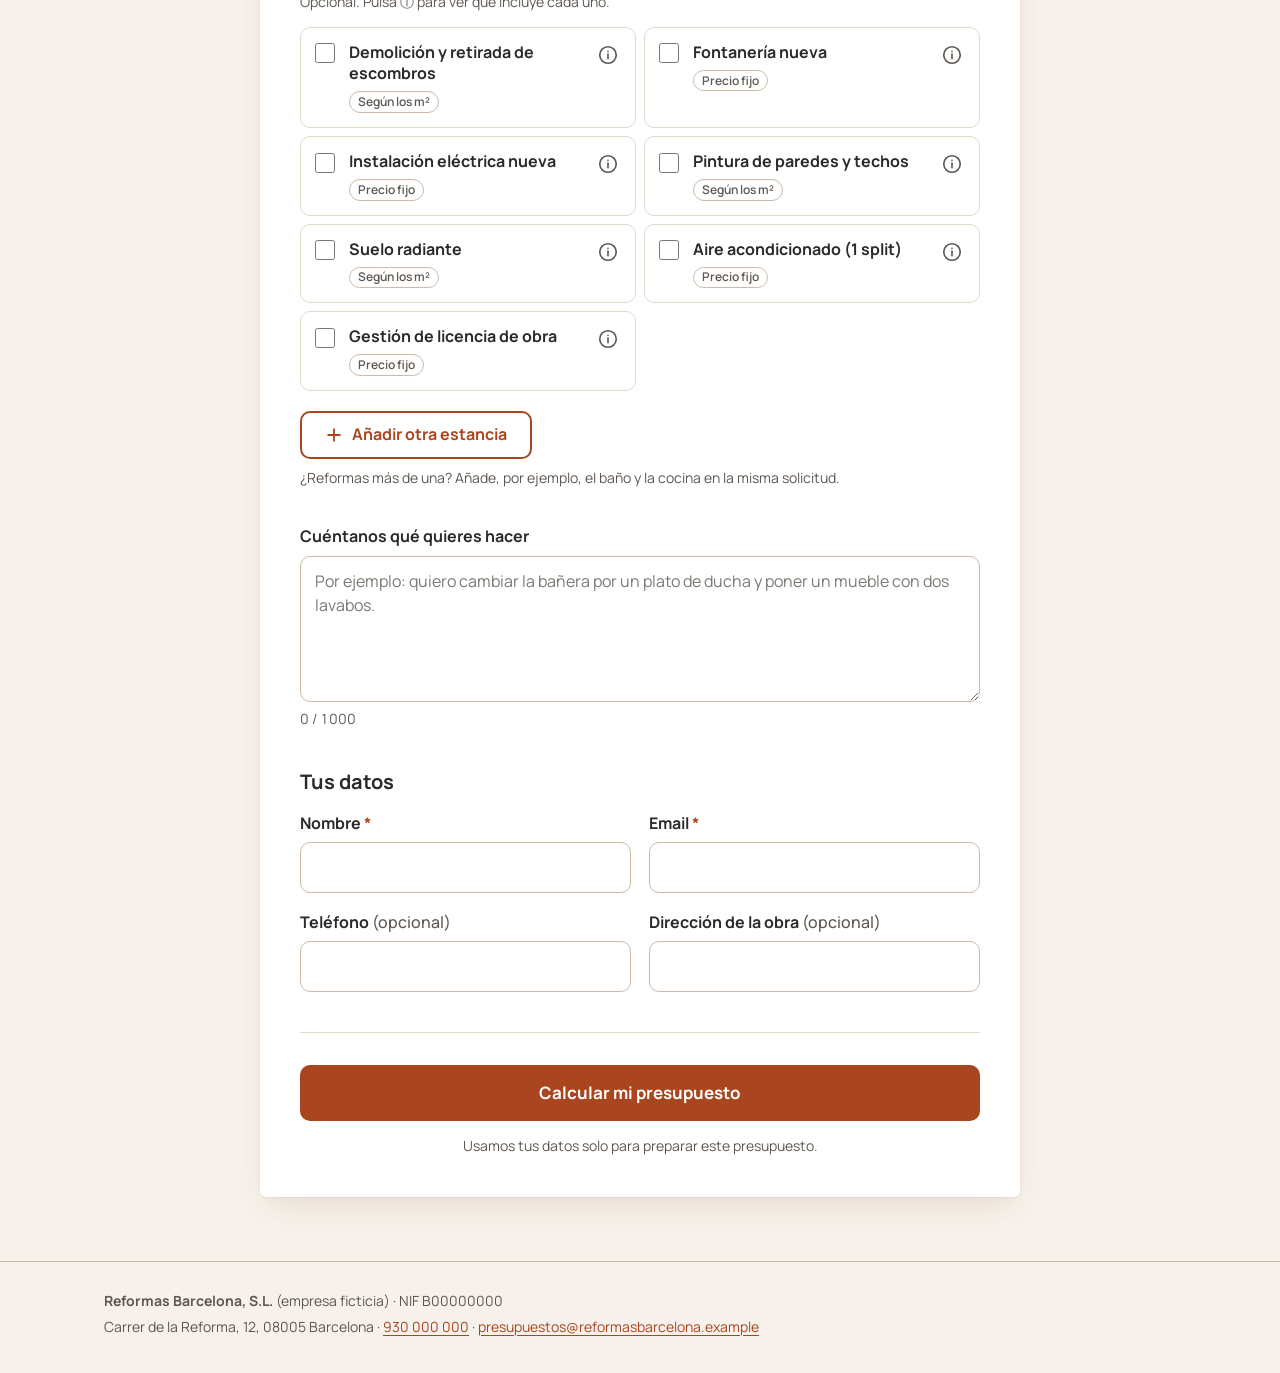
==== commit a165b97c: "Multi estancias" ====
--- a/web/index.html
+++ b/web/index.html
@@ -91,7 +91,7 @@
           <li class="paso">
             <span class="paso__icono"><svg aria-hidden="true" viewBox="0 0 24 24"><path d="M5 4h10l4 4v12H5zM15 4v4h4M8 12h8M8 16h5"/></svg></span>
             <strong class="paso__titulo">Nos cuentas tu reforma</strong>
-            <span class="paso__detalle">Estancia, metros y acabados.</span>
+            <span class="paso__detalle">Una o varias estancias, metros y acabados.</span>
           </li>
           <li class="paso">
             <span class="paso__icono"><svg aria-hidden="true" viewBox="0 0 24 24"><path d="M6 3h12v18H6zM9 6.5h6v3H9zM9 13.5h.5M14.5 13.5h.5M9 17h.5M14.5 17h.5"/></svg></span>
@@ -115,181 +115,16 @@
         <form id="form-presupuesto" novalidate>
           <fieldset class="form__campos" id="form-campos">
 
-            <fieldset class="grupo" id="grupo-estancia" aria-describedby="error-estancia">
-              <legend class="grupo__titulo">¿Qué quieres reformar? <span class="obligatorio" aria-hidden="true">*</span></legend>
-              <div class="opciones opciones--estancia">
-                <label class="opcion">
-                  <input type="radio" name="estancia" value="bano" required>
-                  <svg class="opcion__icono" aria-hidden="true" viewBox="0 0 24 24"><path d="M3 12h18v3a4 4 0 0 1-4 4H7a4 4 0 0 1-4-4zM6 12V6a2 2 0 0 1 4 0M7 19l-1 2M17 19l1 2"/></svg>
-                  <span class="opcion__nombre">Baño</span>
-                </label>
-                <label class="opcion">
-                  <input type="radio" name="estancia" value="cocina">
-                  <svg class="opcion__icono" aria-hidden="true" viewBox="0 0 24 24"><path d="M5 10h14v7a3 3 0 0 1-3 3H8a3 3 0 0 1-3-3zM2 10h3M19 10h3M9 7c0-1.2 1-1.2 1-2.5M14 7c0-1.2 1-1.2 1-2.5"/></svg>
-                  <span class="opcion__nombre">Cocina</span>
-                </label>
-                <label class="opcion">
-                  <input type="radio" name="estancia" value="salon">
-                  <svg class="opcion__icono" aria-hidden="true" viewBox="0 0 24 24"><path d="M5 11V8a2 2 0 0 1 2-2h10a2 2 0 0 1 2 2v3M2 13a2 2 0 0 1 4 0v2h12v-2a2 2 0 0 1 4 0v5H2zM5 18v2M19 18v2"/></svg>
-                  <span class="opcion__nombre">Salón / comedor</span>
-                </label>
-                <label class="opcion">
-                  <input type="radio" name="estancia" value="dormitorio">
-                  <svg class="opcion__icono" aria-hidden="true" viewBox="0 0 24 24"><path d="M3 5v15M3 16h18M21 20v-7a2 2 0 0 0-2-2h-8v5M7 13.5a1.75 1.75 0 1 0 0-.01"/></svg>
-                  <span class="opcion__nombre">Dormitorio</span>
-                </label>
-                <label class="opcion">
-                  <input type="radio" name="estancia" value="vivienda">
-                  <svg class="opcion__icono" aria-hidden="true" viewBox="0 0 24 24"><path d="M3 11l9-7 9 7M5 9.5V20h14V9.5M10 20v-6h4v6"/></svg>
-                  <span class="opcion__nombre">Vivienda completa</span>
-                </label>
-              </div>
-              <p class="campo__error" id="error-estancia" hidden></p>
-            </fieldset>
-
-            <div class="campo campo--m2">
-              <label for="m2">Metros cuadrados <span class="obligatorio" aria-hidden="true">*</span></label>
-              <div class="campo__unidad">
-                <input id="m2" name="m2" type="number" inputmode="decimal" min="1" max="500" step="0.1" required aria-describedby="ayuda-m2 error-m2">
-                <span aria-hidden="true">m²</span>
-              </div>
-              <p class="ayuda" id="ayuda-m2">Aproximados; los confirmamos en la visita gratuita.</p>
-              <p class="campo__error" id="error-m2" hidden></p>
-            </div>
-
-            <fieldset class="grupo" id="grupo-calidad" aria-describedby="error-calidad">
-              <legend class="grupo__titulo">Calidad de los acabados <span class="obligatorio" aria-hidden="true">*</span></legend>
-              <div class="opciones opciones--calidad">
-                <label class="opcion opcion--texto">
-                  <input type="radio" name="calidad" value="basica" required>
-                  <span class="opcion__nombre">Básica</span>
-                  <span class="opcion__detalle">Azulejo cerámico liso, sanitarios y grifería estándar y pintura plástica blanca.</span>
-                </label>
-                <label class="opcion opcion--texto">
-                  <input type="radio" name="calidad" value="media">
-                  <span class="opcion__nombre">Media</span>
-                  <span class="opcion__detalle">Gres porcelánico, grifería termostática, muebles modulares e iluminación LED básica.</span>
-                </label>
-                <label class="opcion opcion--texto">
-                  <input type="radio" name="calidad" value="alta">
-                  <span class="opcion__nombre">Alta</span>
-                  <span class="opcion__detalle">Porcelánico de gran formato, carpintería a medida, encimeras de piedra, domótica básica y LED integrado.</span>
-                </label>
-              </div>
-              <p class="campo__error" id="error-calidad" hidden></p>
-            </fieldset>
-
-            <fieldset class="grupo">
-              <legend class="grupo__titulo">Extras</legend>
-              <p class="ayuda grupo__ayuda">Opcional. Pulsa <span aria-hidden="true">ⓘ</span><span class="sr">el botón de información</span> para ver qué incluye cada uno.</p>
-              <div class="extras">
-                <div class="extra">
-                  <label class="extra__principal">
-                    <input type="checkbox" name="extras" value="demolicion">
-                    <span class="extra__nombre">Demolición y retirada de escombros</span>
-                    <span class="extra__tipo">Según los m²</span>
-                  </label>
-                  <button type="button" class="extra__info" popovertarget="info-demolicion" aria-label="Más información sobre Demolición y retirada de escombros">
-                    <svg aria-hidden="true" viewBox="0 0 24 24"><circle cx="12" cy="12" r="9"/><path d="M12 11v5M12 8h.01"/></svg>
-                  </button>
-                  <div class="extra__popover" id="info-demolicion" popover>
-                    <p class="extra__popover-titulo">Demolición y retirada de escombros</p>
-                    <p>Retiramos el revestimiento de paredes y suelo y los sanitarios actuales, y llevamos los escombros al punto limpio. Es necesaria si vas a cambiar azulejos, suelo o sanitarios.</p>
-                    <p class="extra__popover-cobro">Se calcula según los m² de la estancia.</p>
-                  </div>
-                </div>
-                <div class="extra">
-                  <label class="extra__principal">
-                    <input type="checkbox" name="extras" value="fontaneria">
-                    <span class="extra__nombre">Fontanería nueva</span>
-                    <span class="extra__tipo">Precio fijo</span>
-                  </label>
-                  <button type="button" class="extra__info" popovertarget="info-fontaneria" aria-label="Más información sobre Fontanería nueva">
-                    <svg aria-hidden="true" viewBox="0 0 24 24"><circle cx="12" cy="12" r="9"/><path d="M12 11v5M12 8h.01"/></svg>
-                  </button>
-                  <div class="extra__popover" id="info-fontaneria" popover>
-                    <p class="extra__popover-titulo">Fontanería nueva</p>
-                    <p>Cambiamos todas las tuberías de agua y los desagües de la estancia. Muy recomendable si la instalación tiene muchos años o es la original.</p>
-                    <p class="extra__popover-cobro">Precio fijo por estancia.</p>
-                  </div>
-                </div>
-                <div class="extra">
-                  <label class="extra__principal">
-                    <input type="checkbox" name="extras" value="electricidad">
-                    <span class="extra__nombre">Instalación eléctrica nueva</span>
-                    <span class="extra__tipo">Precio fijo</span>
-                  </label>
-                  <button type="button" class="extra__info" popovertarget="info-electricidad" aria-label="Más información sobre Instalación eléctrica nueva">
-                    <svg aria-hidden="true" viewBox="0 0 24 24"><circle cx="12" cy="12" r="9"/><path d="M12 11v5M12 8h.01"/></svg>
-                  </button>
-                  <div class="extra__popover" id="info-electricidad" popover>
-                    <p class="extra__popover-titulo">Instalación eléctrica nueva</p>
-                    <p>Cableado, enchufes, mecanismos y cuadro eléctrico nuevos. Incluye el boletín, el certificado que necesitas para dar de alta la luz.</p>
-                    <p class="extra__popover-cobro">Precio fijo por estancia.</p>
-                  </div>
-                </div>
-                <div class="extra">
-                  <label class="extra__principal">
-                    <input type="checkbox" name="extras" value="pintura">
-                    <span class="extra__nombre">Pintura de paredes y techos</span>
-                    <span class="extra__tipo">Según los m²</span>
-                  </label>
-                  <button type="button" class="extra__info" popovertarget="info-pintura" aria-label="Más información sobre Pintura de paredes y techos">
-                    <svg aria-hidden="true" viewBox="0 0 24 24"><circle cx="12" cy="12" r="9"/><path d="M12 11v5M12 8h.01"/></svg>
-                  </button>
-                  <div class="extra__popover" id="info-pintura" popover>
-                    <p class="extra__popover-titulo">Pintura de paredes y techos</p>
-                    <p>Dos manos de pintura plástica en paredes y techo de la estancia.</p>
-                    <p class="extra__popover-cobro">Se calcula según los m² de la estancia.</p>
-                  </div>
-                </div>
-                <div class="extra">
-                  <label class="extra__principal">
-                    <input type="checkbox" name="extras" value="suelo_radiante">
-                    <span class="extra__nombre">Suelo radiante</span>
-                    <span class="extra__tipo">Según los m²</span>
-                  </label>
-                  <button type="button" class="extra__info" popovertarget="info-suelo-radiante" aria-label="Más información sobre Suelo radiante">
-                    <svg aria-hidden="true" viewBox="0 0 24 24"><circle cx="12" cy="12" r="9"/><path d="M12 11v5M12 8h.01"/></svg>
-                  </button>
-                  <div class="extra__popover" id="info-suelo-radiante" popover>
-                    <p class="extra__popover-titulo">Suelo radiante</p>
-                    <p>Suelo radiante por agua conectado a la caldera que ya tienes. Reparte el calor de forma uniforme y te ahorra radiadores en la pared.</p>
-                    <p class="extra__popover-cobro">Se calcula según los m² de la estancia.</p>
-                  </div>
-                </div>
-                <div class="extra">
-                  <label class="extra__principal">
-                    <input type="checkbox" name="extras" value="aire_acondicionado">
-                    <span class="extra__nombre">Aire acondicionado (1 split)</span>
-                    <span class="extra__tipo">Precio fijo</span>
-                  </label>
-                  <button type="button" class="extra__info" popovertarget="info-aire-acondicionado" aria-label="Más información sobre Aire acondicionado (1 split)">
-                    <svg aria-hidden="true" viewBox="0 0 24 24"><circle cx="12" cy="12" r="9"/><path d="M12 11v5M12 8h.01"/></svg>
-                  </button>
-                  <div class="extra__popover" id="info-aire-acondicionado" popover>
-                    <p class="extra__popover-titulo">Aire acondicionado (1 split)</p>
-                    <p>Suministro e instalación de un equipo split con bomba de calor: enfría en verano y calienta en invierno.</p>
-                    <p class="extra__popover-cobro">Precio fijo, un equipo.</p>
-                  </div>
-                </div>
-                <div class="extra">
-                  <label class="extra__principal">
-                    <input type="checkbox" name="extras" value="licencia">
-                    <span class="extra__nombre">Gestión de licencia de obra</span>
-                    <span class="extra__tipo">Precio fijo</span>
-                  </label>
-                  <button type="button" class="extra__info" popovertarget="info-licencia" aria-label="Más información sobre Gestión de licencia de obra">
-                    <svg aria-hidden="true" viewBox="0 0 24 24"><circle cx="12" cy="12" r="9"/><path d="M12 11v5M12 8h.01"/></svg>
-                  </button>
-                  <div class="extra__popover" id="info-licencia" popover>
-                    <p class="extra__popover-titulo">Gestión de licencia de obra</p>
-                    <p>Tramitamos por ti el permiso de obra en el ayuntamiento. Si no sabes si tu reforma lo necesita, lo vemos en la visita técnica.</p>
-                    <p class="extra__popover-cobro">Precio fijo.</p>
-                  </div>
-                </div>
-              </div>
-            </fieldset>
+            <div class="estancias" id="estancias"></div>
+
+            <div class="anadir-estancia">
+              <button type="button" class="boton boton--secundario" id="boton-anadir-estancia">
+                <svg aria-hidden="true" viewBox="0 0 24 24" width="20" height="20"><path d="M12 5v14M5 12h14"/></svg>
+                Añadir otra estancia
+              </button>
+              <p class="ayuda" id="ayuda-anadir"></p>
+              <p class="sr" id="aviso-estancias" aria-live="polite"></p>
+            </div>
 
             <div class="campo">
               <label for="descripcion">Cuéntanos qué quieres hacer</label>
@@ -350,6 +185,195 @@
     </div>
   </footer>
 
+  <!-- Bloque de una estancia. app.js lo clona y cambia __N__ por el número del bloque. -->
+  <template id="plantilla-estancia">
+    <section class="bloque-estancia" aria-labelledby="titulo-estancia-__N__">
+      <div class="bloque-estancia__cabecera">
+        <h3 class="bloque-estancia__titulo" id="titulo-estancia-__N__" tabindex="-1">Estancia</h3>
+        <button type="button" class="bloque-estancia__quitar">
+          <svg aria-hidden="true" viewBox="0 0 24 24" width="16" height="16"><path d="M6 6l12 12M18 6L6 18"/></svg>
+          Quitar
+        </button>
+      </div>
+
+      <fieldset class="grupo" id="grupo-estancia-__N__" aria-describedby="error-estancia-__N__">
+        <legend class="grupo__titulo">¿Qué quieres reformar? <span class="obligatorio" aria-hidden="true">*</span></legend>
+        <div class="opciones opciones--estancia">
+          <label class="opcion">
+            <input type="radio" name="estancia-__N__" value="bano" required>
+            <svg class="opcion__icono" aria-hidden="true" viewBox="0 0 24 24"><path d="M3 12h18v3a4 4 0 0 1-4 4H7a4 4 0 0 1-4-4zM6 12V6a2 2 0 0 1 4 0M7 19l-1 2M17 19l1 2"/></svg>
+            <span class="opcion__nombre">Baño</span>
+          </label>
+          <label class="opcion">
+            <input type="radio" name="estancia-__N__" value="cocina">
+            <svg class="opcion__icono" aria-hidden="true" viewBox="0 0 24 24"><path d="M5 10h14v7a3 3 0 0 1-3 3H8a3 3 0 0 1-3-3zM2 10h3M19 10h3M9 7c0-1.2 1-1.2 1-2.5M14 7c0-1.2 1-1.2 1-2.5"/></svg>
+            <span class="opcion__nombre">Cocina</span>
+          </label>
+          <label class="opcion">
+            <input type="radio" name="estancia-__N__" value="salon">
+            <svg class="opcion__icono" aria-hidden="true" viewBox="0 0 24 24"><path d="M5 11V8a2 2 0 0 1 2-2h10a2 2 0 0 1 2 2v3M2 13a2 2 0 0 1 4 0v2h12v-2a2 2 0 0 1 4 0v5H2zM5 18v2M19 18v2"/></svg>
+            <span class="opcion__nombre">Salón / comedor</span>
+          </label>
+          <label class="opcion">
+            <input type="radio" name="estancia-__N__" value="dormitorio">
+            <svg class="opcion__icono" aria-hidden="true" viewBox="0 0 24 24"><path d="M3 5v15M3 16h18M21 20v-7a2 2 0 0 0-2-2h-8v5M7 13.5a1.75 1.75 0 1 0 0-.01"/></svg>
+            <span class="opcion__nombre">Dormitorio</span>
+          </label>
+          <label class="opcion">
+            <input type="radio" name="estancia-__N__" value="vivienda">
+            <svg class="opcion__icono" aria-hidden="true" viewBox="0 0 24 24"><path d="M3 11l9-7 9 7M5 9.5V20h14V9.5M10 20v-6h4v6"/></svg>
+            <span class="opcion__nombre">Vivienda completa</span>
+          </label>
+        </div>
+        <p class="campo__error" id="error-estancia-__N__" hidden></p>
+      </fieldset>
+
+      <div class="campo campo--m2">
+        <label for="m2-__N__">Metros cuadrados <span class="obligatorio" aria-hidden="true">*</span></label>
+        <div class="campo__unidad">
+          <input id="m2-__N__" name="m2-__N__" type="number" inputmode="decimal" min="1" max="500" step="0.1" required aria-describedby="ayuda-m2-__N__ error-m2-__N__">
+          <span aria-hidden="true">m²</span>
+        </div>
+        <p class="ayuda" id="ayuda-m2-__N__">Aproximados; los confirmamos en la visita gratuita.</p>
+        <p class="campo__error" id="error-m2-__N__" hidden></p>
+      </div>
+
+      <fieldset class="grupo" id="grupo-calidad-__N__" aria-describedby="error-calidad-__N__">
+        <legend class="grupo__titulo">Calidad de los acabados <span class="obligatorio" aria-hidden="true">*</span></legend>
+        <div class="opciones opciones--calidad">
+          <label class="opcion opcion--texto">
+            <input type="radio" name="calidad-__N__" value="basica" required>
+            <span class="opcion__nombre">Básica</span>
+            <span class="opcion__detalle">Azulejo cerámico liso, sanitarios y grifería estándar y pintura plástica blanca.</span>
+          </label>
+          <label class="opcion opcion--texto">
+            <input type="radio" name="calidad-__N__" value="media">
+            <span class="opcion__nombre">Media</span>
+            <span class="opcion__detalle">Gres porcelánico, grifería termostática, muebles modulares e iluminación LED básica.</span>
+          </label>
+          <label class="opcion opcion--texto">
+            <input type="radio" name="calidad-__N__" value="alta">
+            <span class="opcion__nombre">Alta</span>
+            <span class="opcion__detalle">Porcelánico de gran formato, carpintería a medida, encimeras de piedra, domótica básica y LED integrado.</span>
+          </label>
+        </div>
+        <p class="campo__error" id="error-calidad-__N__" hidden></p>
+      </fieldset>
+
+      <fieldset class="grupo">
+        <legend class="grupo__titulo">Extras</legend>
+        <p class="ayuda grupo__ayuda">Opcional. Pulsa <span aria-hidden="true">ⓘ</span><span class="sr">el botón de información</span> para ver qué incluye cada uno.</p>
+        <div class="extras">
+          <div class="extra">
+            <label class="extra__principal">
+              <input type="checkbox" name="extras-__N__" value="demolicion">
+              <span class="extra__nombre">Demolición y retirada de escombros</span>
+              <span class="extra__tipo">Según los m²</span>
+            </label>
+            <button type="button" class="extra__info" popovertarget="info-demolicion-__N__" aria-label="Más información sobre Demolición y retirada de escombros">
+              <svg aria-hidden="true" viewBox="0 0 24 24"><circle cx="12" cy="12" r="9"/><path d="M12 11v5M12 8h.01"/></svg>
+            </button>
+            <div class="extra__popover" id="info-demolicion-__N__" popover>
+              <p class="extra__popover-titulo">Demolición y retirada de escombros</p>
+              <p>Retiramos el revestimiento de paredes y suelo y los sanitarios actuales, y llevamos los escombros al punto limpio. Es necesaria si vas a cambiar azulejos, suelo o sanitarios.</p>
+              <p class="extra__popover-cobro">Se calcula según los m² de la estancia.</p>
+            </div>
+          </div>
+          <div class="extra">
+            <label class="extra__principal">
+              <input type="checkbox" name="extras-__N__" value="fontaneria">
+              <span class="extra__nombre">Fontanería nueva</span>
+              <span class="extra__tipo">Precio fijo</span>
+            </label>
+            <button type="button" class="extra__info" popovertarget="info-fontaneria-__N__" aria-label="Más información sobre Fontanería nueva">
+              <svg aria-hidden="true" viewBox="0 0 24 24"><circle cx="12" cy="12" r="9"/><path d="M12 11v5M12 8h.01"/></svg>
+            </button>
+            <div class="extra__popover" id="info-fontaneria-__N__" popover>
+              <p class="extra__popover-titulo">Fontanería nueva</p>
+              <p>Cambiamos todas las tuberías de agua y los desagües de la estancia. Muy recomendable si la instalación tiene muchos años o es la original.</p>
+              <p class="extra__popover-cobro">Precio fijo por estancia.</p>
+            </div>
+          </div>
+          <div class="extra">
+            <label class="extra__principal">
+              <input type="checkbox" name="extras-__N__" value="electricidad">
+              <span class="extra__nombre">Instalación eléctrica nueva</span>
+              <span class="extra__tipo">Precio fijo</span>
+            </label>
+            <button type="button" class="extra__info" popovertarget="info-electricidad-__N__" aria-label="Más información sobre Instalación eléctrica nueva">
+              <svg aria-hidden="true" viewBox="0 0 24 24"><circle cx="12" cy="12" r="9"/><path d="M12 11v5M12 8h.01"/></svg>
+            </button>
+            <div class="extra__popover" id="info-electricidad-__N__" popover>
+              <p class="extra__popover-titulo">Instalación eléctrica nueva</p>
+              <p>Cableado, enchufes, mecanismos y cuadro eléctrico nuevos. Incluye el boletín, el certificado que necesitas para dar de alta la luz.</p>
+              <p class="extra__popover-cobro">Precio fijo por estancia.</p>
+            </div>
+          </div>
+          <div class="extra">
+            <label class="extra__principal">
+              <input type="checkbox" name="extras-__N__" value="pintura">
+              <span class="extra__nombre">Pintura de paredes y techos</span>
+              <span class="extra__tipo">Según los m²</span>
+            </label>
+            <button type="button" class="extra__info" popovertarget="info-pintura-__N__" aria-label="Más información sobre Pintura de paredes y techos">
+              <svg aria-hidden="true" viewBox="0 0 24 24"><circle cx="12" cy="12" r="9"/><path d="M12 11v5M12 8h.01"/></svg>
+            </button>
+            <div class="extra__popover" id="info-pintura-__N__" popover>
+              <p class="extra__popover-titulo">Pintura de paredes y techos</p>
+              <p>Dos manos de pintura plástica en paredes y techo de la estancia.</p>
+              <p class="extra__popover-cobro">Se calcula según los m² de la estancia.</p>
+            </div>
+          </div>
+          <div class="extra">
+            <label class="extra__principal">
+              <input type="checkbox" name="extras-__N__" value="suelo_radiante">
+              <span class="extra__nombre">Suelo radiante</span>
+              <span class="extra__tipo">Según los m²</span>
+            </label>
+            <button type="button" class="extra__info" popovertarget="info-suelo-radiante-__N__" aria-label="Más información sobre Suelo radiante">
+              <svg aria-hidden="true" viewBox="0 0 24 24"><circle cx="12" cy="12" r="9"/><path d="M12 11v5M12 8h.01"/></svg>
+            </button>
+            <div class="extra__popover" id="info-suelo-radiante-__N__" popover>
+              <p class="extra__popover-titulo">Suelo radiante</p>
+              <p>Suelo radiante por agua conectado a la caldera que ya tienes. Reparte el calor de forma uniforme y te ahorra radiadores en la pared.</p>
+              <p class="extra__popover-cobro">Se calcula según los m² de la estancia.</p>
+            </div>
+          </div>
+          <div class="extra">
+            <label class="extra__principal">
+              <input type="checkbox" name="extras-__N__" value="aire_acondicionado">
+              <span class="extra__nombre">Aire acondicionado (1 split)</span>
+              <span class="extra__tipo">Precio fijo</span>
+            </label>
+            <button type="button" class="extra__info" popovertarget="info-aire-acondicionado-__N__" aria-label="Más información sobre Aire acondicionado (1 split)">
+              <svg aria-hidden="true" viewBox="0 0 24 24"><circle cx="12" cy="12" r="9"/><path d="M12 11v5M12 8h.01"/></svg>
+            </button>
+            <div class="extra__popover" id="info-aire-acondicionado-__N__" popover>
+              <p class="extra__popover-titulo">Aire acondicionado (1 split)</p>
+              <p>Suministro e instalación de un equipo split con bomba de calor: enfría en verano y calienta en invierno.</p>
+              <p class="extra__popover-cobro">Precio fijo, un equipo.</p>
+            </div>
+          </div>
+          <div class="extra">
+            <label class="extra__principal">
+              <input type="checkbox" name="extras-__N__" value="licencia">
+              <span class="extra__nombre">Gestión de licencia de obra</span>
+              <span class="extra__tipo">Precio fijo</span>
+            </label>
+            <button type="button" class="extra__info" popovertarget="info-licencia-__N__" aria-label="Más información sobre Gestión de licencia de obra">
+              <svg aria-hidden="true" viewBox="0 0 24 24"><circle cx="12" cy="12" r="9"/><path d="M12 11v5M12 8h.01"/></svg>
+            </button>
+            <div class="extra__popover" id="info-licencia-__N__" popover>
+              <p class="extra__popover-titulo">Gestión de licencia de obra</p>
+              <p>Tramitamos por ti el permiso de obra en el ayuntamiento. Si no sabes si tu reforma lo necesita, lo vemos en la visita técnica.</p>
+              <p class="extra__popover-cobro">Precio fijo, una vez por obra aunque lo marques en varias estancias.</p>
+            </div>
+          </div>
+        </div>
+      </fieldset>
+    </section>
+  </template>
+
   <script src="config.js"></script>
   <script src="app.js"></script>
 </body>
--- a/web/styles.css
+++ b/web/styles.css
@@ -345,6 +345,34 @@
   .extra__popover { left: 1rem; right: 1rem; bottom: 1rem; width: auto; }
 }
 
+/* Estancias: una o varias en la misma solicitud. Con una sola no se nota el bloque. */
+.estancias { display: grid; gap: 1.25rem; }
+.bloque-estancia { display: grid; gap: 2.25rem; }
+.estancias--varias .bloque-estancia {
+  padding: 1.25rem 1rem 1.5rem;
+  border: 1.5px solid var(--color-linea); border-radius: var(--radio-control);
+}
+@media (min-width: 640px) { .estancias--varias .bloque-estancia { padding: 1.5rem; } }
+.bloque-estancia__cabecera {
+  display: flex; align-items: center; justify-content: space-between; gap: 1rem;
+  margin-bottom: -0.75rem; padding-bottom: 0.875rem; border-bottom: 1px solid var(--color-linea);
+}
+.bloque-estancia__titulo { font-size: var(--texto-l); font-weight: 800; color: var(--color-primario-oscuro); }
+.bloque-estancia__titulo:focus-visible { box-shadow: none; text-decoration: underline; }
+.bloque-estancia__quitar {
+  display: inline-flex; align-items: center; gap: 0.35rem; flex: none; min-height: 44px; padding: 0.4rem 0.9rem;
+  font: inherit; font-size: var(--texto-s); font-weight: 700; color: var(--color-texto-suave);
+  background: transparent; border: 1.5px solid var(--color-linea-fuerte); border-radius: 999px; cursor: pointer;
+  transition: border-color 0.15s, color 0.15s, background-color 0.15s;
+}
+.bloque-estancia__quitar svg { fill: none; stroke: currentColor; stroke-width: 2.2; stroke-linecap: round; }
+.bloque-estancia__quitar:hover { color: var(--color-error); border-color: var(--color-error); background: var(--color-error-fondo); }
+.bloque-estancia__quitar:focus-visible { border-radius: 999px; }
+
+.anadir-estancia { display: grid; gap: 0.5rem; justify-items: start; margin-top: -1rem; }
+.anadir-estancia svg { fill: none; stroke: currentColor; stroke-width: 2.2; stroke-linecap: round; }
+@media (max-width: 479px) { .anadir-estancia .boton { width: 100%; } }
+
 /* Campos de texto */
 .campo { display: grid; gap: 0.4rem; }
 .campo > label { font-weight: 700; }
@@ -488,6 +516,11 @@
 }
 .p-tabla td { padding: 0.75rem; border-bottom: 1px solid var(--color-linea); vertical-align: top; }
 .p-tabla .num { text-align: right; white-space: nowrap; }
+/* Cabecera de cada estancia cuando el presupuesto tiene varias */
+.p-tabla .p-grupo th {
+  background: transparent; color: var(--color-primario-oscuro); font-weight: 800;
+  padding-top: 1.25rem; border-bottom: 1px solid var(--color-linea-fuerte);
+}
 
 .p-totales {
   display: grid; grid-template-columns: 1fr auto; gap: 0.5rem 2.5rem;
@@ -508,6 +541,8 @@
     padding: 0.75rem 0; border-bottom: 1px solid var(--color-linea);
   }
   .p-tabla td { display: block; padding: 0; border: 0; }
+  .p-tabla tr.p-grupo { display: block; padding: 1.25rem 0 0.4rem; }
+  .p-tabla .p-grupo th { display: block; padding: 0; border: 0; }
   .p-tabla td:nth-child(1) { grid-area: concepto; }
   .p-tabla td:nth-child(2) { grid-area: cantidad; text-align: left; }
   .p-tabla td:nth-child(3) { grid-area: precio; text-align: left; }
@@ -559,6 +594,6 @@
   .hoja { box-shadow: none; padding: 0; border-radius: 0; }
   .hoja--presupuesto { animation: none !important; }
   .p-tabla tr, .p-totales, .p-firma { break-inside: avoid; }
-  .p-seccion h3 { break-after: avoid; }
+  .p-seccion h3, .p-grupo { break-after: avoid; }
   a { color: inherit; text-decoration: none; }
 }
